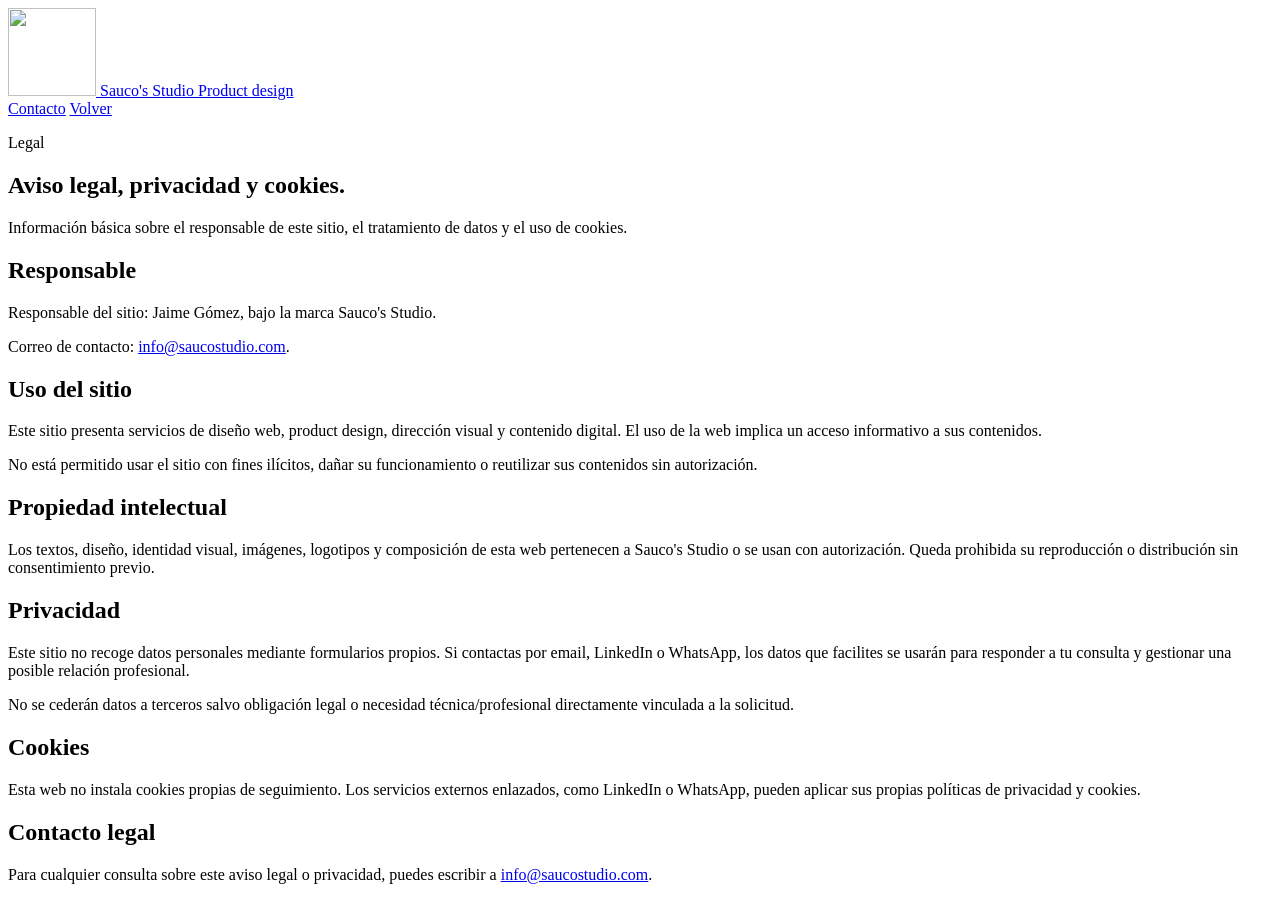
==== legal/index.html @ fe80f04a "Puesta en marcha" ====
<!DOCTYPE html>
<html lang="es">
<head>
	<meta charset="UTF-8">
	<meta name="viewport" content="width=device-width, initial-scale=1.0">
	<meta name="robots" content="index, follow">
	<meta name="description" content="Aviso legal, privacidad y cookies de Sauco's Studio.">
	<link rel="canonical" href="https://saucostudio.com/legal/">
	<title>Aviso legal y privacidad | Sauco's Studio</title>
	<link rel="icon" type="image/svg+xml" href="media/logos/favicon.svg">
	<link rel="icon" type="image/png" sizes="32x32" href="media/logos/favicon-32x32.png">
	<link rel="icon" type="image/png" sizes="16x16" href="media/logos/favicon-16x16.png">
	<link rel="apple-touch-icon" sizes="180x180" href="media/logos/apple-touch-icon.png">
	<link rel="manifest" href="media/logos/site.webmanifest">
	<link rel="preconnect" href="https://fonts.googleapis.com">
	<link rel="preconnect" href="https://fonts.gstatic.com" crossorigin>
	<link href="https://fonts.googleapis.com/css2?family=Cormorant+Garamond:wght@500;600;700&family=Manrope:wght@400;500;700;800&family=Space+Grotesk:wght@500;700&display=swap" rel="stylesheet">
	<link rel="stylesheet" href="styles.css">
</head>
<body>
	<div class="page-ambient" aria-hidden="true">
		<span class="ambient-grid"></span>
	</div>

	<div class="site-shell">
		<header class="site-header">
			<a class="brand" href="/" aria-label="Sauco's Studio, volver al inicio">
				<img class="brand-mark" src="media/logos/saucos-studio-logo.svg" alt="" width="88" height="88">
				<span class="brand-copy">
					<span class="brand-title">Sauco's Studio</span>
					<span class="brand-subtitle">Product design</span>
				</span>
			</a>
			<nav class="site-nav legal-nav" aria-label="Navegación legal">
				<a href="/contacto">Contacto</a>
				<a href="/">Volver</a>
			</nav>
		</header>

		<main>
			<section class="content-section legal-page">
				<div class="legal-hero">
					<p class="section-tag">Legal</p>
					<h1 class="kinetic-title">Aviso legal, privacidad y cookies.</h1>
					<p>Información básica sobre el responsable de este sitio, el tratamiento de datos y el uso de cookies.</p>
				</div>

				<div class="legal-content">
					<section>
						<h2>Responsable</h2>
						<p>Responsable del sitio: Jaime Gómez, bajo la marca Sauco's Studio.</p>
						<p>Correo de contacto: <a href="mailto:info@saucostudio.com">info@saucostudio.com</a>.</p>
					</section>

					<section>
						<h2>Uso del sitio</h2>
						<p>Este sitio presenta servicios de diseño web, product design, dirección visual y contenido digital. El uso de la web implica un acceso informativo a sus contenidos.</p>
						<p>No está permitido usar el sitio con fines ilícitos, dañar su funcionamiento o reutilizar sus contenidos sin autorización.</p>
					</section>

					<section>
						<h2>Propiedad intelectual</h2>
						<p>Los textos, diseño, identidad visual, imágenes, logotipos y composición de esta web pertenecen a Sauco's Studio o se usan con autorización. Queda prohibida su reproducción o distribución sin consentimiento previo.</p>
					</section>

					<section>
						<h2>Privacidad</h2>
						<p>Este sitio no recoge datos personales mediante formularios propios. Si contactas por email, LinkedIn o WhatsApp, los datos que facilites se usarán para responder a tu consulta y gestionar una posible relación profesional.</p>
						<p>No se cederán datos a terceros salvo obligación legal o necesidad técnica/profesional directamente vinculada a la solicitud.</p>
					</section>

					<section>
						<h2>Cookies</h2>
						<p>Esta web no instala cookies propias de seguimiento. Los servicios externos enlazados, como LinkedIn o WhatsApp, pueden aplicar sus propias políticas de privacidad y cookies.</p>
					</section>

					<section>
						<h2>Contacto legal</h2>
						<p>Para cualquier consulta sobre este aviso legal o privacidad, puedes escribir a <a href="mailto:info@saucostudio.com">info@saucostudio.com</a>.</p>
					</section>
				</div>
			</section>
		</main>
	</div>
</body>
</html>
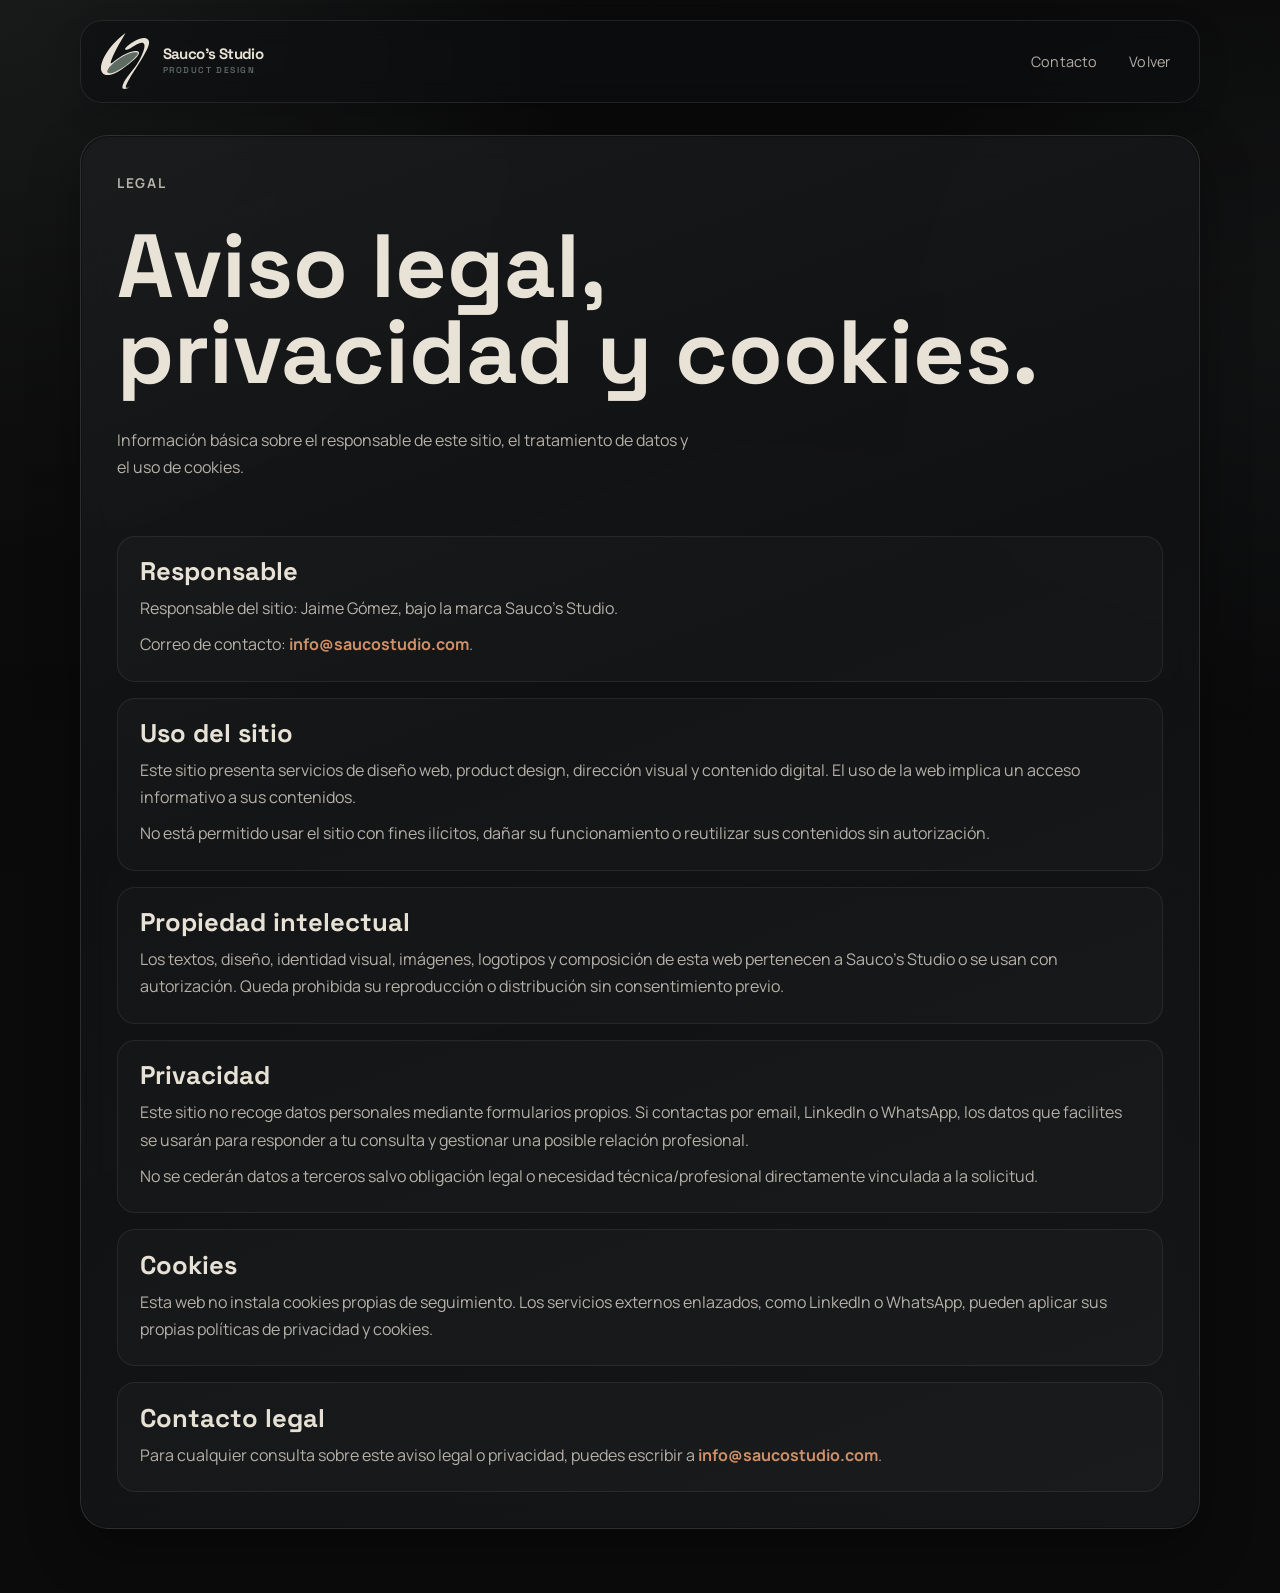
==== commit 32707549: "Arreglo del legal" ====
--- a/legal/index.html
+++ b/legal/index.html
@@ -7,15 +7,15 @@
 	<meta name="description" content="Aviso legal, privacidad y cookies de Sauco's Studio.">
 	<link rel="canonical" href="https://saucostudio.com/legal/">
 	<title>Aviso legal y privacidad | Sauco's Studio</title>
-	<link rel="icon" type="image/svg+xml" href="media/logos/favicon.svg">
-	<link rel="icon" type="image/png" sizes="32x32" href="media/logos/favicon-32x32.png">
-	<link rel="icon" type="image/png" sizes="16x16" href="media/logos/favicon-16x16.png">
-	<link rel="apple-touch-icon" sizes="180x180" href="media/logos/apple-touch-icon.png">
-	<link rel="manifest" href="media/logos/site.webmanifest">
+	<link rel="icon" type="image/svg+xml" href="../media/logos/favicon.svg">
+	<link rel="icon" type="image/png" sizes="32x32" href="../media/logos/favicon-32x32.png">
+	<link rel="icon" type="image/png" sizes="16x16" href="../media/logos/favicon-16x16.png">
+	<link rel="apple-touch-icon" sizes="180x180" href="../media/logos/apple-touch-icon.png">
+	<link rel="manifest" href="../media/logos/site.webmanifest">
 	<link rel="preconnect" href="https://fonts.googleapis.com">
 	<link rel="preconnect" href="https://fonts.gstatic.com" crossorigin>
 	<link href="https://fonts.googleapis.com/css2?family=Cormorant+Garamond:wght@500;600;700&family=Manrope:wght@400;500;700;800&family=Space+Grotesk:wght@500;700&display=swap" rel="stylesheet">
-	<link rel="stylesheet" href="styles.css">
+	<link rel="stylesheet" href="../styles.css">
 </head>
 <body>
 	<div class="page-ambient" aria-hidden="true">
@@ -24,16 +24,16 @@
 
 	<div class="site-shell">
 		<header class="site-header">
-			<a class="brand" href="/" aria-label="Sauco's Studio, volver al inicio">
-				<img class="brand-mark" src="media/logos/saucos-studio-logo.svg" alt="" width="88" height="88">
+			<a class="brand" href="../" aria-label="Sauco's Studio, volver al inicio">
+				<img class="brand-mark" src="../media/logos/saucos-studio-logo.svg" alt="" width="88" height="88">
 				<span class="brand-copy">
 					<span class="brand-title">Sauco's Studio</span>
 					<span class="brand-subtitle">Product design</span>
 				</span>
 			</a>
 			<nav class="site-nav legal-nav" aria-label="Navegación legal">
-				<a href="/contacto">Contacto</a>
-				<a href="/">Volver</a>
+				<a href="../#contacto">Contacto</a>
+				<a href="../">Volver</a>
 			</nav>
 		</header>
 
--- a/styles.css
+++ b/styles.css
@@ -0,0 +1,3065 @@
+/* =========================
+   Tokens globales
+   ========================= */
+:root {
+  --bg: #0b0b0c;
+  --surface: rgba(18, 19, 20, 0.82);
+  --surface-strong: #121314;
+  --surface-soft: rgba(24, 26, 27, 0.72);
+  --text: #e8e2d6;
+  --muted: rgba(232, 226, 214, 0.76);
+  --line: rgba(232, 226, 214, 0.14);
+  --accent: #5e6b63;
+  --accent-strong: #738279;
+  --accent-warm: #cf8f67;
+  --accent-cool: #9cb6bf;
+  --accent-rose: #b87f93;
+  --accent-glow: rgba(151, 173, 161, 0.22);
+  --shadow: 0 20px 50px rgba(0, 0, 0, 0.34);
+  --shadow-strong: 0 28px 80px rgba(0, 0, 0, 0.42);
+  --radius-lg: 28px;
+  --radius-md: 18px;
+  --max-width: 1120px;
+}
+
+/* =========================
+   Base del documento
+   ========================= */
+* {
+  box-sizing: border-box;
+}
+
+html {
+  scroll-behavior: smooth;
+  cursor: default;
+}
+
+body {
+  position: relative;
+  margin: 0;
+  font-family: "Manrope", sans-serif;
+  color: var(--text);
+  background:
+    radial-gradient(circle at top left, rgba(94, 107, 99, 0.18), transparent 28%),
+    radial-gradient(circle at right 20%, rgba(94, 107, 99, 0.1), transparent 22%),
+    var(--bg);
+  overflow-x: hidden;
+}
+
+body::before {
+  content: "";
+  position: fixed;
+  inset: 0;
+  background: linear-gradient(180deg, rgba(11, 11, 12, 0.08), rgba(11, 11, 12, 0.34));
+  pointer-events: none;
+  z-index: 0;
+}
+
+a {
+  color: inherit;
+  text-decoration: none;
+}
+
+a,
+button,
+.depth-card,
+.hero-highlights span,
+.skill-list span {
+  cursor: inherit;
+}
+
+button {
+  font: inherit;
+}
+
+.site-shell {
+  position: relative;
+  z-index: 1;
+  width: min(calc(100% - 2rem), var(--max-width));
+  margin: 0 auto;
+  padding: 1.25rem 0 4rem;
+}
+
+/* =========================
+   Ambiente y cursor
+   ========================= */
+.page-ambient {
+  position: fixed;
+  inset: 0;
+  pointer-events: none;
+  z-index: 0;
+  overflow: hidden;
+}
+
+.ambient-orb,
+.ambient-grid,
+.ambient-streak {
+  position: absolute;
+}
+
+.ambient-orb {
+  border-radius: 50%;
+  filter: blur(12px);
+  opacity: 0.75;
+  animation: ambientFloat 16s ease-in-out infinite;
+}
+
+.ambient-orb-left {
+  top: -10rem;
+  left: -8rem;
+  width: 28rem;
+  height: 28rem;
+  background: radial-gradient(circle, rgba(115, 130, 121, 0.26), rgba(115, 130, 121, 0));
+}
+
+.ambient-orb-right {
+  right: -10rem;
+  top: 18rem;
+  width: 32rem;
+  height: 32rem;
+  background: radial-gradient(circle, rgba(94, 107, 99, 0.24), rgba(94, 107, 99, 0));
+  animation-delay: -6s;
+}
+
+.ambient-grid {
+  inset: 0;
+  background-image:
+    linear-gradient(rgba(232, 226, 214, 0.04) 1px, transparent 1px),
+    linear-gradient(90deg, rgba(232, 226, 214, 0.04) 1px, transparent 1px);
+  background-size: 72px 72px;
+  mask-image: radial-gradient(circle at center, black 22%, transparent 78%);
+  opacity: 0.26;
+}
+
+.ambient-streak {
+  height: 1px;
+  background: linear-gradient(90deg, transparent, rgba(232, 226, 214, 0.4), transparent);
+  opacity: 0.4;
+  filter: blur(0.4px);
+  animation: streakDrift 18s linear infinite;
+}
+
+.ambient-streak-one {
+  top: 18%;
+  left: -10%;
+  width: 38%;
+}
+
+.ambient-streak-two {
+  right: -12%;
+  bottom: 20%;
+  width: 42%;
+  animation-delay: -9s;
+}
+
+.custom-cursor {
+  position: fixed;
+  top: 0;
+  left: 0;
+  pointer-events: none;
+  opacity: 0;
+  z-index: 40;
+  transition: opacity 0.25s ease, transform 0.18s ease, width 0.2s ease, height 0.2s ease, border-color 0.2s ease, background 0.2s ease;
+}
+
+.custom-cursor-ring {
+  width: 34px;
+  height: 34px;
+  margin-left: -17px;
+  margin-top: -17px;
+  border: 1px solid rgba(232, 226, 214, 0.45);
+  border-radius: 50%;
+  background: rgba(255, 255, 255, 0.02);
+  backdrop-filter: blur(6px);
+}
+
+.custom-cursor-dot {
+  width: 8px;
+  height: 8px;
+  margin-left: -4px;
+  margin-top: -4px;
+  border-radius: 50%;
+  background: linear-gradient(180deg, var(--accent-cool), var(--accent-warm));
+  box-shadow: 0 0 18px rgba(207, 143, 103, 0.4);
+}
+
+body.cursor-active .custom-cursor {
+  opacity: 1;
+}
+
+body.cursor-hover .custom-cursor-ring {
+  width: 52px;
+  height: 52px;
+  margin-left: -26px;
+  margin-top: -26px;
+  border-color: rgba(207, 143, 103, 0.55);
+  background: rgba(207, 143, 103, 0.08);
+}
+
+body.cursor-hover .custom-cursor-dot {
+  transform: scale(0.7);
+}
+
+/* =========================
+   Header, marca y navegacion
+   ========================= */
+.site-header {
+  position: sticky;
+  top: 0.8rem;
+  z-index: 10;
+  display: flex;
+  align-items: center;
+  justify-content: space-between;
+  gap: 1rem;
+  padding: 0.78rem 1rem;
+  backdrop-filter: blur(12px);
+  background: rgba(14, 15, 16, 0.56);
+  border: 1px solid rgba(232, 226, 214, 0.1);
+  border-radius: 22px;
+  box-shadow: 0 10px 28px rgba(0, 0, 0, 0.16);
+  transition: transform 0.35s ease, border-color 0.35s ease, background 0.35s ease;
+}
+
+.brand,
+h1,
+h2,
+h3 {
+  font-family: "Space Grotesk", sans-serif;
+}
+
+.kinetic-title {
+  max-width: 16ch;
+}
+
+.title-accent {
+  position: relative;
+  display: inline-block;
+  padding-right: 0.03em;
+  white-space: normal;
+}
+
+.title-accent::after {
+  content: "";
+  position: absolute;
+  left: 0.04em;
+  right: 0.04em;
+  bottom: 0.06em;
+  height: 0.18em;
+  border-radius: 999px;
+  background: linear-gradient(90deg, rgba(255, 255, 255, 0), currentColor 35%, rgba(255, 255, 255, 0));
+  opacity: 0.2;
+  transform: scaleX(0.86);
+  transform-origin: left center;
+}
+
+.title-accent-gradient {
+  color: transparent;
+  background: linear-gradient(120deg, #f0b18b 0%, #c2d2d7 45%, #dcb4c2 100%);
+  -webkit-background-clip: text;
+  background-clip: text;
+}
+
+.title-accent-serif {
+  font-family: "Cormorant Garamond", serif;
+  font-weight: 600;
+  color: #f1d7c5;
+  letter-spacing: 0.01em;
+  transform: translateY(0.03em);
+}
+
+.title-accent-highlight {
+  color: var(--accent-cool);
+  text-shadow: 0 0 24px rgba(156, 182, 191, 0.16);
+}
+
+.title-accent-gradient,
+.title-accent-highlight,
+.title-accent-serif {
+  animation: titlePulse 7s ease-in-out infinite;
+}
+
+.title-accent-serif {
+  animation-duration: 9s;
+}
+
+.brand {
+  display: inline-flex;
+  align-items: center;
+  gap: 0.6rem;
+  min-width: 0;
+}
+
+.brand-mark {
+  width: 56px;
+  height: 56px;
+  flex: 0 0 auto;
+  object-fit: contain;
+}
+
+.brand-copy {
+  display: flex;
+  flex-direction: column;
+  min-width: 0;
+  gap: 0.12rem;
+}
+
+.brand-title {
+  font-size: 0.94rem;
+  font-weight: 700;
+  letter-spacing: -0.04em;
+  line-height: 0.95;
+}
+
+.brand-subtitle {
+  margin-top: 0;
+  font-size: 0.54rem;
+  font-weight: 600;
+  letter-spacing: 0.18em;
+  text-transform: uppercase;
+  color: var(--accent);
+}
+
+.site-nav {
+  display: flex;
+  align-items: center;
+  gap: 0.4rem;
+}
+
+.site-nav a {
+  position: relative;
+  padding: 0.55rem 0.8rem;
+  border-radius: 999px;
+  color: var(--muted);
+  font-size: 0.9rem;
+  letter-spacing: 0.01em;
+  transition: color 0.25s ease, background 0.25s ease;
+}
+
+.site-nav a::after {
+  content: "";
+  position: absolute;
+  left: 0;
+  bottom: -0.35rem;
+  width: 100%;
+  height: 1px;
+  background: linear-gradient(90deg, transparent, var(--accent-strong), transparent);
+  transform: scaleX(0.2);
+  transform-origin: center;
+  opacity: 0;
+  transition: transform 0.25s ease, opacity 0.25s ease;
+}
+
+.site-nav a:hover,
+.site-nav a:focus-visible,
+.contact-card a:hover,
+.contact-card a:focus-visible,
+.button:hover,
+.button:focus-visible {
+  color: var(--accent-strong);
+}
+
+.site-nav a:hover,
+.site-nav a:focus-visible {
+  background: rgba(255, 255, 255, 0.04);
+}
+
+.site-nav a:hover::after,
+.site-nav a:focus-visible::after {
+  opacity: 1;
+  transform: scaleX(1);
+}
+
+.menu-toggle {
+  display: none;
+  width: 44px;
+  height: 44px;
+  border: 1px solid rgba(232, 226, 214, 0.1);
+  border-radius: 50%;
+  background: rgba(18, 19, 20, 0.62);
+}
+
+.menu-toggle span {
+  display: block;
+  width: 18px;
+  height: 2px;
+  margin: 5px auto;
+  background: var(--text);
+}
+
+.hero,
+.content-section {
+  margin-top: 2rem;
+}
+
+.hero {
+  position: relative;
+  overflow: hidden;
+  isolation: isolate;
+  padding: clamp(1.4rem, 3vw, 2.25rem);
+  display: grid;
+  grid-template-columns: minmax(0, 1.75fr) minmax(300px, 0.82fr);
+  gap: 0;
+  align-items: stretch;
+  min-height: calc(100vh - 8rem);
+  border: 1px solid var(--line);
+  border-radius: calc(var(--radius-lg) + 0.65rem);
+  background:
+    radial-gradient(circle at 14% 18%, rgba(156, 182, 191, 0.18), transparent 26%),
+    radial-gradient(circle at 86% 16%, rgba(207, 143, 103, 0.15), transparent 23%),
+    linear-gradient(135deg, rgba(24, 26, 27, 0.96), rgba(11, 12, 13, 0.98));
+  box-shadow: var(--shadow);
+}
+
+.hero::before {
+  content: "SAUCO";
+  position: absolute;
+  right: -0.06em;
+  bottom: -0.14em;
+  font-family: "Space Grotesk", sans-serif;
+  font-size: clamp(6rem, 16vw, 13rem);
+  font-weight: 700;
+  letter-spacing: -0.08em;
+  color: rgba(232, 226, 214, 0.045);
+  line-height: 0.8;
+  pointer-events: none;
+}
+
+.hero::after {
+  content: "";
+  position: absolute;
+  inset: 0;
+  background-image:
+    linear-gradient(rgba(232, 226, 214, 0.028) 1px, transparent 1px),
+    linear-gradient(90deg, rgba(232, 226, 214, 0.028) 1px, transparent 1px);
+  background-size: 88px 88px;
+  mask-image: radial-gradient(circle at center, black 42%, transparent 90%);
+  opacity: 0.4;
+  pointer-events: none;
+}
+
+.hero-copy,
+.hero-card,
+.project-card,
+.contact-card,
+.split-section,
+.content-section {
+  position: relative;
+  overflow: hidden;
+  border: 1px solid var(--line);
+  border-radius: var(--radius-lg);
+  background: var(--surface);
+  backdrop-filter: blur(14px);
+  box-shadow: var(--shadow);
+}
+
+.hero-copy,
+.hero-card {
+  z-index: 1;
+  border: 0;
+  border-radius: 0;
+  background: transparent;
+  backdrop-filter: none;
+  box-shadow: none;
+}
+
+.hero-copy::before,
+.hero-card::before,
+.project-card::before,
+.contact-card::before,
+.split-section::before,
+.content-section::before {
+  content: "";
+  position: absolute;
+  inset: 1px;
+  border-radius: inherit;
+  background: linear-gradient(160deg, rgba(255, 255, 255, 0.04), transparent 42%, rgba(151, 173, 161, 0.04));
+  pointer-events: none;
+}
+
+.hero-copy::before,
+.hero-card::before {
+  display: none;
+}
+
+.hero-copy {
+  padding: clamp(2rem, 5vw, 4.25rem) clamp(1.1rem, 3vw, 2.2rem) clamp(2rem, 4vw, 3rem) 0;
+  display: grid;
+  gap: 1.3rem;
+  align-content: center;
+}
+
+.hero-copy::after {
+  content: "";
+  position: absolute;
+  left: -4rem;
+  bottom: -5rem;
+  width: 14rem;
+  height: 14rem;
+  border-radius: 50%;
+  background: radial-gradient(circle, rgba(151, 173, 161, 0.16), transparent 70%);
+  filter: blur(16px);
+  animation: pulseGlow 8s ease-in-out infinite;
+}
+
+.hero-copy-topline {
+  display: flex;
+  flex-wrap: wrap;
+  align-items: flex-start;
+  justify-content: space-between;
+  gap: 0.9rem 1.25rem;
+}
+
+.hero-stamp {
+  margin: 0;
+  max-width: 26ch;
+  color: var(--muted);
+  font-size: 0.74rem;
+  font-weight: 700;
+  letter-spacing: 0.18em;
+  line-height: 1.5;
+  text-transform: uppercase;
+  text-align: right;
+}
+
+.eyebrow,
+.section-tag,
+.project-index,
+.hero-card-label {
+  margin: 0 0 0.75rem;
+  font-size: 0.85rem;
+  font-weight: 700;
+  text-transform: uppercase;
+  letter-spacing: 0.12em;
+  color: var(--accent);
+}
+
+h1 {
+  margin: 0;
+  font-size: clamp(2.8rem, 7vw, 6rem);
+  line-height: 0.96;
+}
+
+h2 {
+  margin: 0;
+  font-size: clamp(2rem, 5vw, 3.2rem);
+  line-height: 1;
+}
+
+.hero-text,
+.content-section p,
+.project-card p {
+  color: var(--muted);
+  line-height: 1.7;
+}
+
+.hero-text {
+  max-width: 46ch;
+  margin: 0;
+  font-size: 1.08rem;
+  color: rgba(232, 226, 214, 0.82);
+}
+
+.hero-highlights {
+  display: flex;
+  flex-wrap: wrap;
+  gap: 0.75rem;
+  margin-top: 1.5rem;
+}
+
+.hero-highlights span {
+  display: inline-flex;
+  align-items: center;
+  gap: 0.5rem;
+  min-height: 40px;
+  padding: 0.45rem 0.9rem;
+  border-radius: 999px;
+  border: 1px solid rgba(232, 226, 214, 0.08);
+  background: rgba(255, 255, 255, 0.03);
+  color: var(--text);
+  box-shadow: inset 0 1px 0 rgba(255, 255, 255, 0.06);
+  transform: translateY(0);
+  transition: transform 0.3s ease, border-color 0.3s ease, background 0.3s ease;
+}
+
+.hero-highlights span::before {
+  content: "";
+  width: 0.45rem;
+  height: 0.45rem;
+  border-radius: 50%;
+  background: linear-gradient(180deg, #cfd7d1, var(--accent));
+  box-shadow: 0 0 18px rgba(151, 173, 161, 0.45);
+}
+
+.hero-highlights span:hover,
+.hero-highlights span:focus-visible {
+  transform: translateY(-4px);
+  border-color: rgba(207, 143, 103, 0.26);
+  background: rgba(207, 143, 103, 0.08);
+}
+
+.hero-actions {
+  display: flex;
+  flex-wrap: wrap;
+  gap: 1rem;
+  margin-top: 2rem;
+}
+
+.button {
+  display: inline-flex;
+  align-items: center;
+  justify-content: center;
+  min-height: 52px;
+  padding: 0 1.4rem;
+  border-radius: 999px;
+  font-weight: 700;
+  transition: transform 0.25s ease, box-shadow 0.25s ease, border-color 0.25s ease, background 0.25s ease;
+}
+
+.button-primary {
+  background: var(--accent);
+  color: var(--text);
+  box-shadow: 0 14px 35px rgba(94, 107, 99, 0.24);
+}
+
+.button-secondary {
+  border: 1px solid var(--line);
+  background: rgba(255, 255, 255, 0.02);
+}
+
+.button:hover,
+.button:focus-visible {
+  transform: translateY(-3px);
+  box-shadow: 0 18px 40px rgba(0, 0, 0, 0.26);
+}
+
+.hero-card {
+  margin-left: clamp(1rem, 2vw, 2rem);
+  padding: clamp(1.4rem, 3vw, 2rem) 0 clamp(1.4rem, 3vw, 2rem) clamp(1.4rem, 2.5vw, 2rem);
+  display: flex;
+  flex-direction: column;
+  justify-content: space-between;
+  border-left: 1px solid rgba(232, 226, 214, 0.08);
+  background:
+    linear-gradient(180deg, rgba(255, 255, 255, 0.03), rgba(255, 255, 255, 0.01)),
+    linear-gradient(135deg, rgba(94, 107, 99, 0.14), rgba(94, 107, 99, 0.03));
+  isolation: isolate;
+}
+
+.hero-card-glow {
+  position: absolute;
+  top: -4rem;
+  right: -3rem;
+  width: 10rem;
+  height: 10rem;
+  border-radius: 50%;
+  background: radial-gradient(circle, var(--accent-glow), transparent 68%);
+  filter: blur(8px);
+  z-index: -1;
+}
+
+.hero-card ul li::marker {
+  color: var(--accent-warm);
+}
+
+.hero-card-lead {
+  margin: 0 0 1.4rem;
+  max-width: 12ch;
+  font-family: "Cormorant Garamond", serif;
+  font-size: clamp(1.7rem, 2.8vw, 2.3rem);
+  line-height: 0.98;
+  color: var(--text);
+}
+
+.hero-card-metric {
+  display: grid;
+  gap: 0.2rem;
+  margin-bottom: 1.5rem;
+}
+
+.hero-card-value {
+  font-family: "Space Grotesk", sans-serif;
+  font-size: clamp(2.8rem, 8vw, 4.6rem);
+  line-height: 0.9;
+  letter-spacing: -0.08em;
+}
+
+.hero-card-caption {
+  max-width: 18ch;
+  color: var(--muted);
+  text-transform: uppercase;
+  letter-spacing: 0.12em;
+  font-size: 0.72rem;
+}
+
+.hero-card ul {
+  margin: 0;
+  padding-left: 1.1rem;
+  display: grid;
+  gap: 0.8rem;
+}
+
+.hero-card-footer {
+  display: flex;
+  flex-wrap: wrap;
+  gap: 0.6rem;
+  margin-top: 1.5rem;
+}
+
+.hero-card-footer span {
+  padding: 0.45rem 0.7rem;
+  border: 1px solid rgba(232, 226, 214, 0.1);
+  border-radius: 999px;
+  background: rgba(255, 255, 255, 0.04);
+  font-size: 0.78rem;
+  color: var(--muted);
+}
+
+/* =========================
+   Secciones editoriales y proyectos
+   ========================= */
+.content-section {
+  padding: clamp(1.5rem, 3vw, 2.25rem);
+}
+
+.split-section {
+  display: grid;
+  grid-template-columns: minmax(0, 1fr) minmax(0, 1.2fr);
+  gap: 2rem;
+}
+
+.about-heading {
+  position: relative;
+  overflow: hidden;
+  min-height: clamp(22rem, 38vw, 31rem);
+  padding: clamp(1.25rem, 3vw, 2rem);
+  border-radius: 26px;
+  border: 1px solid rgba(232, 226, 214, 0.1);
+  background:
+    linear-gradient(180deg, rgba(11, 11, 12, 0.22), rgba(11, 11, 12, 0.58) 54%, rgba(11, 11, 12, 0.88)),
+    radial-gradient(circle at 16% 18%, rgba(207, 143, 103, 0.22), transparent 34%),
+    url("media/yo.JPG") center / cover;
+  display: flex;
+  flex-direction: column;
+  justify-content: center;
+  padding-bottom: clamp(2rem, 5vw, 4rem);
+  box-shadow: 0 22px 54px rgba(0, 0, 0, 0.24);
+}
+
+.about-heading::after {
+  content: "";
+  position: absolute;
+  inset: 0;
+  background: linear-gradient(120deg, rgba(11, 11, 12, 0.34), transparent 48%, rgba(11, 11, 12, 0.22));
+  pointer-events: none;
+}
+
+.about-heading .section-tag,
+.about-heading .kinetic-title {
+  position: relative;
+  z-index: 1;
+}
+
+.section-heading {
+  display: flex;
+  align-items: end;
+  justify-content: space-between;
+  gap: 1rem;
+  margin-bottom: 1.5rem;
+}
+
+.project-grid {
+  display: flex;
+  flex-direction: column;
+  gap: 1.5rem;
+}
+
+.project-card {
+  padding: clamp(1.2rem, 2vw, 1.7rem);
+  display: grid;
+  grid-template-columns: minmax(0, 1fr);
+  gap: 1.35rem;
+  align-items: stretch;
+  min-height: auto;
+  transition: transform 0.35s ease, box-shadow 0.35s ease, border-color 0.35s ease, background 0.35s ease;
+}
+
+.project-card-story {
+  display: flex;
+  flex-direction: column;
+  gap: 1rem;
+}
+
+.project-card-topline,
+.project-card-meta {
+  display: flex;
+  align-items: center;
+  justify-content: space-between;
+  gap: 0.8rem;
+}
+
+.project-card-heading {
+  display: flex;
+  flex-direction: column;
+  gap: 0.75rem;
+}
+
+.project-card-kicker,
+.project-card-label {
+  margin: 0 0 0.45rem;
+  font-size: 0.72rem;
+  font-weight: 700;
+  letter-spacing: 0.16em;
+  text-transform: uppercase;
+  color: var(--muted);
+}
+
+.project-card-status {
+  display: inline-flex;
+  align-items: center;
+  width: fit-content;
+  min-height: 40px;
+  padding: 0.45rem 0.9rem;
+  border-radius: 999px;
+  border: 1px solid rgba(232, 226, 214, 0.12);
+  background: rgba(255, 255, 255, 0.04);
+  color: var(--text-soft);
+  font-size: 0.82rem;
+}
+
+.project-card-note,
+.project-card-meta strong {
+  font-size: 0.72rem;
+  text-transform: uppercase;
+  letter-spacing: 0.16em;
+}
+
+.project-card-note {
+  color: var(--muted);
+}
+
+.project-card-intro {
+  margin: 0;
+  max-width: 58ch;
+  font-size: 1rem;
+}
+
+.project-image-popups {
+  position: relative;
+  display: grid;
+  grid-template-columns: 1fr 0.88fr 0.72fr;
+  align-items: end;
+  gap: clamp(0.45rem, 1.2vw, 0.85rem);
+  width: min(100%, 34rem);
+  min-height: 8.6rem;
+  margin: 0.1rem 0 0.2rem;
+  padding: 0.25rem 0.25rem 0.65rem;
+  isolation: isolate;
+}
+
+.project-image-popups::before {
+  content: "";
+  position: absolute;
+  inset: auto 8% 0 4%;
+  height: 44%;
+  border-radius: 999px;
+  background: radial-gradient(circle, rgba(151, 173, 161, 0.2), transparent 68%);
+  filter: blur(18px);
+  opacity: 0.7;
+  z-index: -1;
+}
+
+.project-image-popup {
+  position: relative;
+  margin: 0;
+  overflow: hidden;
+  border: 1px solid rgba(232, 226, 214, 0.12);
+  border-radius: 18px;
+  background: rgba(18, 19, 20, 0.74);
+  box-shadow: 0 18px 42px rgba(0, 0, 0, 0.28);
+  transform: translateY(0) rotate(var(--popup-rotate, 0deg));
+  animation: subtlePopup 9s ease-in-out infinite;
+}
+
+.project-image-popup::after {
+  content: "";
+  position: absolute;
+  inset: 0;
+  background: linear-gradient(180deg, rgba(255, 255, 255, 0.08), rgba(11, 11, 12, 0.18));
+  pointer-events: none;
+}
+
+.project-image-popup img {
+  display: block;
+  width: 100%;
+  height: 100%;
+  min-height: 100%;
+  object-fit: cover;
+  object-position: center top;
+  filter: saturate(1.04) contrast(1.03);
+}
+
+.project-image-popup-main {
+  --popup-rotate: -1.4deg;
+  aspect-ratio: 16 / 10;
+  z-index: 3;
+}
+
+.project-image-popup-secondary {
+  --popup-rotate: 1.6deg;
+  aspect-ratio: 4 / 3;
+  margin-left: -1.35rem;
+  animation-delay: -3s;
+  z-index: 2;
+}
+
+.project-image-popup-tertiary {
+  --popup-rotate: -2.2deg;
+  aspect-ratio: 3 / 4;
+  max-height: 8.6rem;
+  margin-left: -1.25rem;
+  animation-delay: -6s;
+  z-index: 1;
+}
+
+.project-card:hover .project-image-popup,
+.project-card:focus-within .project-image-popup {
+  animation-play-state: paused;
+}
+
+.project-card-columns {
+  display: grid;
+  grid-template-columns: repeat(2, minmax(0, 1fr));
+  gap: 0.85rem;
+}
+
+.project-card-block {
+  padding: 1rem;
+  border-radius: 22px;
+  border: 1px solid rgba(232, 226, 214, 0.08);
+  background: rgba(255, 255, 255, 0.025);
+}
+
+.project-card-list {
+  margin: 0;
+  padding-left: 1.1rem;
+  display: grid;
+  gap: 0.55rem;
+  color: var(--muted);
+}
+
+.project-card-list li::marker {
+  color: var(--accent);
+}
+
+.project-card-gallery {
+  display: grid;
+  grid-template-columns: minmax(0, 1.2fr) minmax(13rem, 0.8fr);
+  gap: 0.9rem;
+}
+
+/* =========================
+   Galerias de proyectos
+   ========================= */
+.project-gallery-slider {
+  display: grid;
+  gap: 0.8rem;
+}
+
+.project-gallery-stage {
+  width: 100%;
+  padding: 0;
+  text-align: left;
+  cursor: pointer;
+  touch-action: pan-y;
+}
+
+.project-gallery-stage .project-card-shot {
+  pointer-events: none;
+}
+
+.project-gallery-expand {
+  position: absolute;
+  top: 1rem;
+  right: 1rem;
+  z-index: 2;
+  display: inline-flex;
+  align-items: center;
+  gap: 0.4rem;
+  min-height: 38px;
+  padding: 0.35rem 0.75rem;
+  border-radius: 999px;
+  border: 1px solid rgba(232, 226, 214, 0.12);
+  background: rgba(11, 11, 12, 0.44);
+  color: var(--text);
+  font-size: 0.78rem;
+  letter-spacing: 0.08em;
+  text-transform: uppercase;
+}
+
+.project-gallery-toolbar {
+  display: flex;
+  align-items: center;
+  justify-content: space-between;
+  gap: 0.85rem;
+}
+
+.project-gallery-nav {
+  display: flex;
+  gap: 0.65rem;
+}
+
+.project-gallery-arrow,
+.project-lightbox-arrow,
+.project-lightbox-close {
+  display: inline-flex;
+  align-items: center;
+  justify-content: center;
+  min-height: 42px;
+  padding: 0.5rem 0.95rem;
+  border-radius: 999px;
+  border: 1px solid rgba(232, 226, 214, 0.12);
+  background: rgba(255, 255, 255, 0.03);
+  color: var(--text);
+  font: inherit;
+  cursor: pointer;
+  transition: transform 0.25s ease, border-color 0.25s ease, background 0.25s ease;
+}
+
+.project-gallery-arrow:hover,
+.project-gallery-arrow:focus-visible,
+.project-lightbox-arrow:hover,
+.project-lightbox-arrow:focus-visible,
+.project-lightbox-close:hover,
+.project-lightbox-close:focus-visible,
+.project-gallery-thumb:hover,
+.project-gallery-thumb:focus-visible,
+.project-gallery-stage:hover,
+.project-gallery-stage:focus-visible {
+  border-color: rgba(151, 173, 161, 0.32);
+  background: rgba(255, 255, 255, 0.06);
+}
+
+.project-gallery-counter,
+.project-lightbox-kicker {
+  margin: 0;
+  font-size: 0.75rem;
+  text-transform: uppercase;
+  letter-spacing: 0.16em;
+  color: var(--muted);
+}
+
+.project-gallery-track {
+  display: grid;
+  grid-template-columns: repeat(3, minmax(0, 1fr));
+  gap: 0.75rem;
+}
+
+.project-gallery-thumb {
+  display: grid;
+  gap: 0.6rem;
+  padding: 0.55rem;
+  border-radius: 20px;
+  border: 1px solid rgba(232, 226, 214, 0.08);
+  background: rgba(255, 255, 255, 0.025);
+  text-align: left;
+  cursor: pointer;
+  transition: transform 0.25s ease, border-color 0.25s ease, background 0.25s ease;
+}
+
+.project-gallery-thumb.is-active {
+  border-color: rgba(207, 143, 103, 0.34);
+  background: rgba(207, 143, 103, 0.08);
+}
+
+.project-gallery-thumb-image {
+  width: 100%;
+  aspect-ratio: 0.72 / 1;
+  object-fit: cover;
+  object-position: center top;
+  border-radius: 14px;
+}
+
+.project-gallery-thumb-copy {
+  display: grid;
+  gap: 0.2rem;
+}
+
+.project-gallery-thumb-copy strong,
+.project-gallery-thumb-copy span {
+  display: block;
+}
+
+.project-gallery-thumb-copy strong {
+  color: var(--text);
+  font-size: 0.84rem;
+}
+
+.project-gallery-thumb-copy span {
+  color: var(--muted);
+  font-size: 0.74rem;
+}
+
+.project-card-gallery-rail {
+  display: grid;
+  grid-template-rows: repeat(2, minmax(0, 1fr));
+  gap: 0.9rem;
+}
+
+.project-card-visual {
+  position: relative;
+  min-height: 11rem;
+  margin: 0;
+  border-radius: 26px;
+  border: 1px solid rgba(232, 226, 214, 0.08);
+  overflow: hidden;
+  background: rgba(255, 255, 255, 0.03);
+}
+
+.project-card-visual-main {
+  min-height: 31rem;
+}
+
+.project-card-visual-detail {
+  min-height: 15rem;
+}
+
+.project-card-shot {
+  width: 100%;
+  height: 100%;
+  min-height: 100%;
+  display: block;
+  object-fit: cover;
+  object-position: center top;
+  transform: scale(1.02);
+  transition: transform 0.45s ease, filter 0.45s ease;
+  filter: saturate(1.03) contrast(1.03);
+}
+
+.project-card-visual::after {
+  content: "";
+  position: absolute;
+  inset: 0;
+  background: linear-gradient(180deg, rgba(12, 13, 14, 0.03), rgba(12, 13, 14, 0.14) 54%, rgba(12, 13, 14, 0.72));
+  pointer-events: none;
+}
+
+.project-card-caption {
+  position: absolute;
+  inset: auto 0 0 0;
+  z-index: 1;
+  display: grid;
+  gap: 0.3rem;
+  padding: 1rem;
+/* =========================
+   Variantes visuales y enlaces
+   ========================= */
+}
+
+.project-card-caption strong,
+.project-card-caption span {
+  display: block;
+}
+
+.project-card-caption strong {
+  color: var(--text);
+  font-size: 0.94rem;
+}
+
+.project-card-caption span {
+  color: rgba(232, 226, 214, 0.8);
+  font-size: 0.84rem;
+  line-height: 1.5;
+}
+
+.project-card-actions {
+  display: flex;
+  flex-wrap: wrap;
+  gap: 0.85rem 1.2rem;
+  align-items: center;
+}
+
+.project-card-actions .project-link {
+  margin-top: 0;
+}
+
+.project-card-spotlight .project-card-visual {
+  background: linear-gradient(135deg, rgba(24, 26, 27, 0.95), rgba(18, 19, 20, 0.85));
+}
+
+.project-card-orbit {
+  position: absolute;
+  top: 1.2rem;
+  right: 1.5rem;
+  width: 6.8rem;
+  height: 6.8rem;
+  border: 1px solid rgba(232, 226, 214, 0.16);
+  border-radius: 50%;
+  box-shadow: inset 0 0 0 1px rgba(255, 255, 255, 0.03);
+}
+
+.project-card-orbit::after {
+  content: "";
+  position: absolute;
+  top: 50%;
+  left: 50%;
+  width: 0.85rem;
+  height: 0.85rem;
+  border-radius: 50%;
+  background: var(--accent-warm);
+  transform: translate(-50%, -50%);
+  box-shadow: 0 0 18px rgba(207, 143, 103, 0.36);
+}
+
+.project-card-beam {
+  position: absolute;
+  left: 1.2rem;
+  top: 1.5rem;
+  width: 46%;
+  height: 1px;
+  background: linear-gradient(90deg, rgba(156, 182, 191, 0), rgba(156, 182, 191, 0.82), rgba(156, 182, 191, 0));
+  transform: rotate(-12deg);
+}
+
+.project-card-brand .project-card-visual {
+  background: linear-gradient(135deg, rgba(207, 143, 103, 0.12), rgba(184, 127, 147, 0.12) 54%, rgba(156, 182, 191, 0.1));
+}
+
+.project-card-panel {
+  position: absolute;
+  inset: 1.1rem 4rem 1.5rem 1.1rem;
+  border-radius: 18px;
+  background: linear-gradient(180deg, rgba(255, 255, 255, 0.14), rgba(255, 255, 255, 0.03));
+  border: 1px solid rgba(232, 226, 214, 0.12);
+  box-shadow: 0 18px 35px rgba(0, 0, 0, 0.16);
+}
+
+.project-card-panel-secondary {
+  inset: 2.4rem 1.3rem 2.3rem 8rem;
+  background: linear-gradient(180deg, rgba(11, 11, 12, 0.14), rgba(255, 255, 255, 0.08));
+}
+
+.project-card-lab .project-card-visual {
+  background:
+    radial-gradient(circle at 80% 28%, rgba(184, 127, 147, 0.22), transparent 22%),
+    linear-gradient(180deg, rgba(18, 19, 20, 0.88), rgba(24, 26, 27, 0.95));
+}
+
+.project-card-dashboard .project-card-visual {
+  background:
+    radial-gradient(circle at 18% 24%, rgba(200, 159, 72, 0.18), transparent 20%),
+    linear-gradient(180deg, rgba(16, 18, 23, 0.96), rgba(21, 24, 31, 0.96));
+}
+
+.project-card-dashboard-grid {
+  position: absolute;
+  inset: 1rem;
+  border-radius: 18px;
+  background-image:
+    linear-gradient(rgba(255, 255, 255, 0.03) 1px, transparent 1px),
+    linear-gradient(90deg, rgba(255, 255, 255, 0.03) 1px, transparent 1px);
+  background-size: 18px 18px;
+  mask-image: linear-gradient(180deg, rgba(0, 0, 0, 0.18), black 46%, transparent 100%);
+}
+
+.project-card-dashboard-bar {
+  position: absolute;
+  bottom: 1.25rem;
+  width: 2.25rem;
+  border-radius: 999px 999px 14px 14px;
+  background: linear-gradient(180deg, rgba(240, 213, 138, 0.96), rgba(183, 143, 53, 0.28));
+  box-shadow: 0 0 24px rgba(200, 159, 72, 0.18);
+}
+
+.project-card-dashboard-bar-a {
+  left: 1.35rem;
+  height: 48%;
+}
+
+.project-card-dashboard-bar-b {
+  left: 4.55rem;
+  height: 68%;
+}
+
+.project-card-dashboard-bar-c {
+  left: 7.75rem;
+  height: 36%;
+}
+
+.project-card-wave {
+  position: absolute;
+  inset: auto -10% -18% -10%;
+  height: 72%;
+  border-radius: 50% 50% 0 0;
+  background: linear-gradient(180deg, rgba(184, 127, 147, 0.34), rgba(156, 182, 191, 0.08));
+  filter: blur(0.6px);
+}
+
+.project-card-grid {
+  position: absolute;
+  inset: 1rem;
+  border-radius: 18px;
+  background-image:
+    linear-gradient(rgba(232, 226, 214, 0.06) 1px, transparent 1px),
+    linear-gradient(90deg, rgba(232, 226, 214, 0.06) 1px, transparent 1px);
+  background-size: 20px 20px;
+  mask-image: linear-gradient(180deg, rgba(0, 0, 0, 0.16), black 42%, transparent 100%);
+}
+
+.project-card::after {
+  content: "";
+  position: absolute;
+  inset: auto 1.5rem 1.1rem;
+  height: 1px;
+  background: linear-gradient(90deg, rgba(255, 255, 255, 0), rgba(207, 143, 103, 0.5), rgba(156, 182, 191, 0));
+  opacity: 0;
+  transform: translateY(12px);
+  transition: opacity 0.35s ease, transform 0.35s ease;
+}
+
+.project-card h3,
+.project-link,
+.contact-card a {
+  position: relative;
+  z-index: 1;
+}
+
+.project-card:hover,
+.project-card:focus-within,
+.contact-card:hover,
+.split-section:hover {
+  transform: translateY(-8px);
+  border-color: rgba(151, 173, 161, 0.28);
+  box-shadow: var(--shadow-strong);
+  background: linear-gradient(180deg, rgba(26, 28, 29, 0.92), rgba(18, 19, 20, 0.92));
+}
+
+.project-card:hover .project-card-shot,
+.project-card:focus-within .project-card-shot {
+  transform: scale(1.045);
+  filter: saturate(1.08) contrast(1.04);
+}
+
+.project-card:hover::after,
+.project-card:focus-within::after {
+  opacity: 1;
+  transform: translateY(0);
+}
+
+.project-card span,
+.skill-list span {
+  display: inline-flex;
+  align-items: center;
+  min-height: 40px;
+  padding: 0.35rem 0.85rem;
+  border-radius: 999px;
+  border: 1px solid var(--line);
+  background: rgba(30, 32, 33, 0.92);
+  color: var(--muted);
+}
+
+.project-card-meta {
+  margin-top: auto;
+  padding-top: 1rem;
+}
+
+.project-card-meta-link {
+  display: inline-flex;
+  align-items: center;
+  gap: 0.4rem;
+  color: var(--muted);
+  font-size: 0.72rem;
+  font-weight: 700;
+  letter-spacing: 0.12em;
+  text-transform: uppercase;
+  transition: color 0.25s ease, transform 0.25s ease;
+}
+
+.project-card-meta-link::after {
+  content: "↗";
+  font-size: 0.9rem;
+  transform: translateY(-1px);
+}
+
+.project-card:hover .project-card-meta-link,
+.project-card:focus-within .project-card-meta-link,
+.project-card-meta-link:focus-visible,
+.project-card-meta-link:hover {
+  color: var(--accent-strong);
+  transform: translateX(4px);
+}
+
+.project-card-meta strong {
+  color: var(--text);
+  font-weight: 600;
+}
+
+.project-card-spotlight .project-card-note,
+.project-card-spotlight .project-card-meta strong {
+  color: var(--accent-cool);
+}
+
+.project-card-brand .project-card-note,
+.project-card-brand .project-card-meta strong {
+  color: var(--accent-warm);
+}
+
+.project-card-lab .project-card-note,
+.project-card-lab .project-card-meta strong {
+  color: #d7b5c2;
+}
+
+.project-card-dashboard .project-card-note,
+.project-card-dashboard .project-card-meta strong {
+  color: #f0d58a;
+}
+
+.project-link {
+  display: inline-flex;
+  align-items: center;
+  gap: 0.55rem;
+  margin-top: 1.4rem;
+  font-weight: 700;
+  color: var(--text);
+  transition: transform 0.25s ease, color 0.25s ease;
+}
+
+.project-link-private {
+  color: var(--muted);
+  cursor: default;
+}
+
+/* =========================
+   Lightbox
+   ========================= */
+.project-lightbox {
+  position: fixed;
+  inset: 0;
+  z-index: 30;
+  display: grid;
+  place-items: center;
+  padding: 1rem;
+}
+
+.project-lightbox[hidden] {
+  display: none;
+}
+
+.project-lightbox-backdrop {
+  position: absolute;
+  inset: 0;
+  background: rgba(7, 7, 8, 0.84);
+  backdrop-filter: blur(14px);
+}
+
+.project-lightbox-dialog {
+  position: relative;
+  z-index: 1;
+  width: min(1100px, calc(100vw - 2rem));
+  border-radius: 30px;
+  border: 1px solid rgba(232, 226, 214, 0.12);
+  background: linear-gradient(180deg, rgba(22, 24, 25, 0.98), rgba(16, 17, 18, 0.98));
+  box-shadow: var(--shadow-strong);
+  padding: 1rem;
+}
+
+.project-lightbox-close {
+  margin-left: auto;
+  margin-bottom: 0.8rem;
+}
+
+.project-lightbox-body {
+  display: grid;
+  grid-template-columns: auto minmax(0, 1fr) auto;
+  gap: 0.8rem;
+  align-items: center;
+}
+
+.project-lightbox-figure {
+  margin: 0;
+  display: grid;
+  gap: 0.75rem;
+}
+
+.project-lightbox-image {
+  width: 100%;
+  max-height: min(72vh, 880px);
+  object-fit: contain;
+  border-radius: 22px;
+  background: rgba(255, 255, 255, 0.03);
+  touch-action: pan-y;
+}
+
+.project-lightbox-caption {
+  display: grid;
+  gap: 0.35rem;
+}
+
+.project-lightbox-caption strong,
+.project-lightbox-caption span {
+  display: block;
+}
+
+.project-lightbox-caption strong {
+  color: var(--text);
+  font-size: 1rem;
+}
+
+.project-lightbox-caption span {
+  color: var(--muted);
+}
+
+body.lightbox-open {
+  overflow: hidden;
+}
+
+.project-link::after {
+  content: "↗";
+  font-size: 0.95rem;
+  transform: translateY(-1px);
+}
+
+.project-link-private::after {
+  content: "";
+}
+
+.project-card:hover .project-link,
+.project-card:focus-within .project-link {
+  transform: translateX(4px);
+  color: var(--accent-strong);
+}
+
+.skill-list {
+  display: flex;
+  flex-wrap: wrap;
+  gap: 0.85rem;
+}
+
+.skill-list span {
+  transition: transform 0.25s ease, border-color 0.25s ease, color 0.25s ease;
+}
+
+.skill-list span:hover,
+.skill-list span:focus-visible {
+  transform: translateY(-4px) rotate(-1deg);
+  border-color: rgba(156, 182, 191, 0.28);
+  color: var(--text);
+}
+
+.contact-section {
+  position: relative;
+  overflow: hidden;
+  display: grid;
+  grid-template-columns: minmax(0, 1.1fr) minmax(300px, 0.92fr);
+  gap: 2rem;
+  min-height: min(42rem, calc(100vh - 4rem));
+  padding: clamp(1.8rem, 4vw, 3rem);
+  border-color: rgba(109, 81, 53, 0.16);
+  background:
+    radial-gradient(circle at 12% 16%, rgba(207, 143, 103, 0.16), transparent 26%),
+    radial-gradient(circle at 84% 82%, rgba(156, 182, 191, 0.12), transparent 28%),
+    linear-gradient(135deg, rgba(233, 223, 207, 0.98), rgba(214, 198, 178, 0.94));
+  box-shadow: 0 26px 60px rgba(0, 0, 0, 0.22);
+}
+
+.contact-section::before {
+  inset: 0;
+  background-image:
+    linear-gradient(rgba(61, 46, 33, 0.05) 1px, transparent 1px),
+    linear-gradient(90deg, rgba(61, 46, 33, 0.05) 1px, transparent 1px);
+  background-size: 84px 84px;
+  mask-image: radial-gradient(circle at center, black 38%, transparent 92%);
+  opacity: 0.4;
+}
+
+.contact-section::after {
+  content: "HABLEMOS";
+  position: absolute;
+  right: -0.08em;
+  bottom: -0.1em;
+  font-family: "Space Grotesk", sans-serif;
+  font-size: clamp(5rem, 14vw, 11rem);
+  font-weight: 700;
+  letter-spacing: -0.08em;
+  line-height: 0.8;
+  color: rgba(46, 33, 22, 0.08);
+  pointer-events: none;
+}
+
+.contact-copy {
+  position: relative;
+  z-index: 1;
+  display: grid;
+  gap: 1rem;
+  align-content: center;
+}
+
+.contact-section .section-tag {
+  color: #7b5c3e;
+}
+
+.contact-section .contact-card-label {
+  color: rgba(245, 239, 230, 0.9);
+}
+
+.contact-section .kinetic-title {
+  max-width: 12ch;
+  color: #1e1814;
+}
+
+.contact-section .title-accent-gradient {
+  background: linear-gradient(120deg, #b76a38 0%, #7f98a3 48%, #8a5d6c 100%);
+  -webkit-background-clip: text;
+  background-clip: text;
+}
+
+.contact-section .title-accent-highlight {
+  color: #6f8f9f;
+  text-shadow: 0 0 18px rgba(111, 143, 159, 0.12);
+}
+
+.contact-section .title-accent-serif {
+  color: #9a6b54;
+}
+
+.contact-section p {
+  color: rgba(43, 33, 24, 0.84);
+}
+
+.contact-lead {
+  max-width: 46ch;
+  margin: 0;
+  font-size: 1.06rem;
+  line-height: 1.75;
+}
+
+.contact-proof {
+  display: flex;
+  flex-wrap: wrap;
+  gap: 0.75rem;
+}
+
+.contact-proof span {
+  display: inline-flex;
+  align-items: center;
+  gap: 0.55rem;
+  min-height: 44px;
+  padding: 0.55rem 0.9rem;
+  border-radius: 999px;
+  border: 1px solid rgba(61, 46, 33, 0.1);
+  background: rgba(255, 252, 247, 0.52);
+  color: #201914;
+  box-shadow: inset 0 1px 0 rgba(255, 255, 255, 0.65);
+}
+
+.contact-proof span::before {
+  content: "";
+  width: 0.45rem;
+  height: 0.45rem;
+  border-radius: 50%;
+  background: linear-gradient(180deg, #d9b08f, #b78157);
+  box-shadow: 0 0 16px rgba(183, 129, 87, 0.28);
+}
+}
+
+.packages-section {
+  position: relative;
+  overflow: hidden;
+  gap: 2.75rem;
+  min-height: calc(100vh - 2rem);
+  padding: clamp(2.2rem, 4vw, 3.4rem);
+  background:
+    radial-gradient(circle at 12% 12%, rgba(207, 143, 103, 0.1), transparent 24%),
+    radial-gradient(circle at 88% 22%, rgba(156, 182, 191, 0.09), transparent 24%),
+    linear-gradient(180deg, rgba(20, 21, 22, 0.88), rgba(12, 13, 14, 0.96));
+}
+
+.packages-section::before {
+  content: "";
+  position: absolute;
+  inset: 0;
+  background-image:
+    linear-gradient(rgba(232, 226, 214, 0.035) 1px, transparent 1px),
+    linear-gradient(90deg, rgba(232, 226, 214, 0.035) 1px, transparent 1px);
+  background-size: 90px 90px;
+  mask-image: radial-gradient(circle at center, black 36%, transparent 92%);
+  opacity: 0.3;
+  pointer-events: none;
+}
+
+.packages-section::after {
+  content: "PAQUETES";
+  position: absolute;
+  right: -0.04em;
+  bottom: -0.08em;
+  font-family: "Space Grotesk", sans-serif;
+  font-size: clamp(7rem, 18vw, 15rem);
+  font-weight: 700;
+  letter-spacing: -0.08em;
+  color: rgba(232, 226, 214, 0.045);
+  line-height: 0.8;
+  pointer-events: none;
+}
+
+.packages-shell {
+  position: relative;
+  z-index: 1;
+  display: grid;
+  grid-template-columns: minmax(0, 0.92fr) minmax(0, 1.45fr);
+  gap: 3rem;
+  align-items: start;
+}
+
+.packages-intro {
+  position: sticky;
+  top: 5.6rem;
+  display: grid;
+  gap: 1.25rem;
+  align-content: start;
+  min-height: calc(100vh - 8rem);
+}
+
+.packages-title,
+.packages-copy,
+.packages-note,
+.package-band-tier,
+.package-band-price,
+.package-band-kicker,
+.package-band-summary {
+  margin: 0;
+}
+
+.packages-title {
+  max-width: 8ch;
+  font-family: "Space Grotesk", sans-serif;
+  font-size: clamp(3.6rem, 7vw, 6.5rem);
+  line-height: 0.88;
+  letter-spacing: -0.07em;
+}
+
+.packages-copy {
+  max-width: 30ch;
+  color: var(--text);
+  font-size: 1.14rem;
+  line-height: 1.65;
+}
+
+.packages-note {
+  max-width: 24ch;
+  color: var(--muted);
+  font-size: 0.9rem;
+  letter-spacing: 0.16em;
+  text-transform: uppercase;
+}
+
+.packages-rail {
+  display: grid;
+  align-content: center;
+}
+
+.package-band {
+  position: relative;
+  display: grid;
+  grid-template-columns: minmax(0, 0.68fr) minmax(0, 1fr);
+  gap: 1.75rem 2.4rem;
+  padding: 2rem 0;
+  border-top: 1px solid rgba(232, 226, 214, 0.1);
+}
+
+.package-band:last-child {
+  border-bottom: 1px solid rgba(232, 226, 214, 0.1);
+}
+
+.package-band-featured {
+  border-top-color: rgba(207, 143, 103, 0.22);
+  border-bottom-color: rgba(207, 143, 103, 0.18);
+}
+
+.package-band-featured::before {
+  content: "";
+  position: absolute;
+  inset: 0 -1.5rem;
+  background: linear-gradient(90deg, rgba(207, 143, 103, 0), rgba(207, 143, 103, 0.08), rgba(207, 143, 103, 0));
+  pointer-events: none;
+}
+
+.creators-section {
+  position: relative;
+  overflow: hidden;
+  display: grid;
+  grid-template-columns: minmax(0, 1fr) minmax(0, 1.08fr);
+  gap: clamp(1.25rem, 3vw, 2.35rem);
+  align-items: start;
+  min-height: 0;
+  padding: clamp(1.8rem, 4vw, 3rem);
+  background:
+    radial-gradient(circle at 12% 18%, rgba(255, 255, 255, 0.16), transparent 28%),
+    linear-gradient(135deg, var(--accent-warm), #9c6b52 58%, #6f5f57);
+  box-shadow: 0 24px 58px rgba(207, 143, 103, 0.16);
+}
+
+.creators-section::after {
+  content: "CREADORES";
+  position: absolute;
+  right: -0.05em;
+  bottom: -0.08em;
+  font-family: "Space Grotesk", sans-serif;
+  font-size: clamp(5rem, 14vw, 12rem);
+  font-weight: 700;
+  letter-spacing: -0.08em;
+  color: rgba(23, 18, 15, 0.08);
+  line-height: 0.8;
+  pointer-events: none;
+}
+
+.creators-heading {
+  position: relative;
+  z-index: 1;
+  display: grid;
+  gap: 0.9rem;
+  align-content: start;
+}
+
+.creators-heading .kinetic-title {
+  max-width: 13ch;
+}
+
+.creators-offer {
+  position: relative;
+  z-index: 1;
+  display: grid;
+  gap: clamp(1rem, 2vw, 1.45rem);
+}
+
+.creators-offer-header {
+  display: flex;
+  align-items: end;
+  justify-content: space-between;
+  gap: 1rem;
+  padding-bottom: 1rem;
+  border-bottom: 1px solid rgba(23, 18, 15, 0.18);
+}
+
+.creators-section .section-tag,
+.creators-section .kinetic-title,
+.creators-offer-title,
+.creators-offer-note,
+.creators-offer-kicker,
+.creators-offer-summary,
+.creators-list {
+  color: #17120f;
+}
+
+.creators-offer-title,
+.creators-offer-kicker {
+  margin: 0;
+}
+
+.creators-offer-title {
+  font-family: "Space Grotesk", sans-serif;
+  font-size: clamp(2.9rem, 6.2vw, 5.2rem);
+  line-height: 0.86;
+  letter-spacing: -0.07em;
+}
+
+.creators-offer-note {
+  margin: 0;
+  color: rgba(23, 18, 15, 0.76);
+  font-size: 0.82rem;
+  font-weight: 800;
+  letter-spacing: 0.2em;
+  text-align: right;
+  text-transform: uppercase;
+}
+
+.creators-offer-body {
+  display: grid;
+  gap: 0.9rem;
+}
+
+.creators-offer-kicker {
+  max-width: 20ch;
+  font-family: "Cormorant Garamond", serif;
+  font-size: clamp(1.65rem, 2.7vw, 2.45rem);
+  line-height: 1;
+}
+
+.creators-offer-summary {
+  max-width: 52ch;
+  margin: 0;
+  color: rgba(23, 18, 15, 0.82);
+  font-size: 1.02rem;
+  line-height: 1.7;
+}
+
+.creators-budget-note {
+  max-width: 46ch;
+  margin: 0.1rem 0 0;
+  color: rgba(23, 18, 15, 0.72);
+  font-size: 0.88rem;
+  font-weight: 700;
+  letter-spacing: 0.08em;
+  line-height: 1.55;
+  text-transform: uppercase;
+}
+
+.creators-list {
+  margin: 0.2rem 0 0;
+  padding: 0;
+  display: grid;
+  grid-template-columns: repeat(2, minmax(0, 1fr));
+  gap: 0.55rem;
+  list-style: none;
+}
+
+.creators-list li {
+  display: inline-flex;
+  align-items: center;
+  min-height: 38px;
+  padding: 0.45rem 0.7rem;
+  border: 1px solid rgba(23, 18, 15, 0.14);
+  border-radius: 12px;
+  background: rgba(255, 255, 255, 0.14);
+  color: rgba(23, 18, 15, 0.84);
+  font-size: 0.9rem;
+  font-weight: 700;
+}
+
+.creators-cta {
+  display: inline-flex;
+  align-items: center;
+  justify-content: center;
+  width: fit-content;
+  min-height: 48px;
+  margin-top: 0.2rem;
+  padding: 0.7rem 1rem;
+  border: 1px solid rgba(23, 18, 15, 0.18);
+  border-radius: 999px;
+  background: #17120f;
+  color: var(--text);
+  font-weight: 800;
+  transition: transform 0.25s ease, background 0.25s ease, color 0.25s ease;
+}
+
+.creators-cta:hover,
+.creators-cta:focus-visible {
+  transform: translateY(-3px);
+  background: rgba(23, 18, 15, 0.84);
+  color: #fff7ec;
+}
+
+.package-band-header {
+  display: grid;
+  gap: 0.3rem;
+  align-content: start;
+}
+
+.package-band-tier {
+  font-family: "Space Grotesk", sans-serif;
+  font-size: clamp(2.8rem, 5vw, 4.7rem);
+  line-height: 0.86;
+  letter-spacing: -0.07em;
+  color: var(--text);
+}
+
+.package-band-price {
+  font-size: 0.86rem;
+  font-weight: 700;
+  letter-spacing: 0.24em;
+  text-transform: uppercase;
+  color: var(--accent-warm);
+}
+
+.package-band-body {
+  display: grid;
+  gap: 0.8rem;
+  align-content: start;
+}
+
+.package-band-kicker {
+  font-family: "Cormorant Garamond", serif;
+  font-size: clamp(1.7rem, 2.5vw, 2.35rem);
+  line-height: 0.98;
+  color: #f1d7c5;
+}
+
+.package-band-summary {
+  max-width: 44ch;
+  color: var(--muted);
+  font-size: 1rem;
+  line-height: 1.7;
+}
+
+.package-list {
+  margin: 0;
+  padding-left: 1.1rem;
+  display: grid;
+  gap: 0.6rem;
+  color: var(--muted);
+  font-size: 0.98rem;
+}
+
+.package-list li::marker {
+  color: var(--accent);
+}
+
+.contact-card {
+  display: grid;
+  gap: 0.8rem;
+  padding: 1.5rem;
+  transition: transform 0.35s ease, box-shadow 0.35s ease, border-color 0.35s ease;
+}
+
+.contact-section .contact-card {
+  position: relative;
+  z-index: 1;
+  align-content: start;
+  padding: clamp(1.3rem, 2.5vw, 1.9rem);
+  border-color: rgba(255, 255, 255, 0.06);
+  background:
+    linear-gradient(180deg, rgba(24, 21, 19, 0.95), rgba(17, 15, 14, 0.98)),
+    linear-gradient(135deg, rgba(207, 143, 103, 0.08), rgba(255, 255, 255, 0.02));
+  box-shadow: 0 18px 40px rgba(70, 47, 30, 0.18);
+}
+
+.contact-section .contact-card::before {
+  background: linear-gradient(160deg, rgba(255, 255, 255, 0.06), transparent 38%, rgba(207, 143, 103, 0.08));
+}
+
+.contact-card a {
+  padding: 1rem 1.1rem;
+  border-radius: var(--radius-md);
+  background: var(--surface-strong);
+  border: 1px solid var(--line);
+  transition: transform 0.25s ease, border-color 0.25s ease, background 0.25s ease;
+}
+
+.contact-section .contact-card a {
+  display: grid;
+  gap: 0.28rem;
+  background: rgba(255, 255, 255, 0.04);
+  border-color: rgba(232, 226, 214, 0.08);
+  color: var(--text);
+}
+
+.contact-link-label {
+  font-size: 0.72rem;
+  font-weight: 700;
+  letter-spacing: 0.18em;
+  text-transform: uppercase;
+  color: rgba(232, 226, 214, 0.68);
+}
+
+.contact-section .contact-card a strong {
+  font-family: "Space Grotesk", sans-serif;
+  font-size: 1rem;
+  line-height: 1.15;
+  letter-spacing: -0.02em;
+}
+
+.contact-card a:hover,
+.contact-card a:focus-visible {
+  transform: translateX(6px);
+  border-color: rgba(151, 173, 161, 0.28);
+  background: var(--surface-soft);
+}
+
+.contact-section .contact-card a:hover,
+.contact-section .contact-card a:focus-visible {
+  transform: translateY(-3px);
+  border-color: rgba(207, 143, 103, 0.24);
+  background: rgba(255, 255, 255, 0.07);
+}
+
+.contact-card-note {
+  margin: 0.35rem 0 0;
+  color: rgba(232, 226, 214, 0.82);
+  line-height: 1.65;
+}
+
+/* =========================
+   Footer y legal
+   ========================= */
+.site-footer {
+  display: grid;
+  grid-template-columns: minmax(0, 1.25fr) minmax(0, 0.9fr) minmax(0, 0.8fr);
+  gap: 1.5rem;
+  margin-top: 1.25rem;
+  padding: clamp(1.25rem, 3vw, 2rem);
+  border: 1px solid rgba(232, 226, 214, 0.08);
+  border-radius: 24px;
+  background:
+    radial-gradient(circle at 12% 0%, rgba(207, 143, 103, 0.08), transparent 28%),
+    rgba(14, 15, 16, 0.62);
+  color: var(--muted);
+}
+
+.footer-brand {
+  display: flex;
+  align-items: flex-start;
+  gap: 0.85rem;
+}
+
+.footer-mark {
+  width: 42px;
+  height: 42px;
+  opacity: 0.88;
+}
+
+.footer-title,
+.footer-copy,
+.footer-legal p {
+  margin: 0;
+}
+
+.footer-title {
+  font-family: "Space Grotesk", sans-serif;
+  color: var(--text);
+  font-size: 1rem;
+  font-weight: 700;
+}
+
+.footer-copy {
+  max-width: 30ch;
+  margin-top: 0.35rem;
+  font-size: 0.9rem;
+  line-height: 1.6;
+}
+
+.footer-nav,
+.footer-contact,
+.footer-legal {
+  display: grid;
+  align-content: start;
+  gap: 0.55rem;
+}
+
+.footer-nav a,
+.footer-contact a,
+.footer-legal a {
+  color: rgba(232, 226, 214, 0.82);
+  transition: color 0.25s ease, transform 0.25s ease;
+}
+
+.footer-nav a:hover,
+.footer-nav a:focus-visible,
+.footer-contact a:hover,
+.footer-contact a:focus-visible,
+.footer-legal a:hover,
+.footer-legal a:focus-visible {
+  color: var(--accent-warm);
+  transform: translateX(3px);
+}
+
+.footer-legal {
+  grid-column: 1 / -1;
+  padding-top: 1rem;
+  border-top: 1px solid rgba(232, 226, 214, 0.08);
+  font-size: 0.78rem;
+  line-height: 1.6;
+}
+
+/* =========================
+   Pagina legal
+   ========================= */
+.legal-page {
+  display: grid;
+  gap: clamp(1.4rem, 4vw, 2.4rem);
+}
+
+.legal-hero {
+  display: grid;
+  gap: 1rem;
+}
+
+.legal-hero p {
+  max-width: 58ch;
+}
+
+.legal-content {
+  display: grid;
+  gap: 1rem;
+}
+
+.legal-content section {
+  padding: clamp(1rem, 2vw, 1.4rem);
+  border: 1px solid rgba(232, 226, 214, 0.08);
+  border-radius: 18px;
+  background: rgba(255, 255, 255, 0.025);
+}
+
+.legal-content h2 {
+  margin: 0 0 0.65rem;
+  font-size: clamp(1.25rem, 2vw, 1.6rem);
+}
+
+.legal-content p {
+  margin: 0;
+}
+
+.legal-content p + p {
+  margin-top: 0.55rem;
+}
+
+.legal-content a {
+  color: var(--accent-warm);
+  font-weight: 700;
+}
+
+/* =========================
+   Motion y estados globales
+   ========================= */
+.depth-card {
+  transform-style: preserve-3d;
+}
+
+.depth-card::after {
+  content: "";
+  position: absolute;
+  inset: -30%;
+  background: radial-gradient(circle at var(--pointer-x, 50%) var(--pointer-y, 50%), rgba(151, 173, 161, 0.16), transparent 24%);
+  opacity: 0;
+  transition: opacity 0.35s ease;
+  pointer-events: none;
+}
+
+.depth-card:hover::after,
+.depth-card:focus-within::after {
+  opacity: 1;
+}
+
+.reveal-on-load,
+.reveal-on-scroll {
+  opacity: 0;
+  transform: translateY(24px) scale(0.985);
+  transition:
+    opacity 0.7s ease,
+    transform 0.7s cubic-bezier(0.22, 1, 0.36, 1),
+    filter 0.7s ease;
+  filter: blur(12px);
+}
+
+.reveal-on-load.is-visible,
+.reveal-on-scroll.is-visible {
+  opacity: 1;
+  transform: translateY(0) scale(1);
+  filter: blur(0);
+}
+
+.reveal-on-load:nth-of-type(2) {
+  transition-delay: 0.14s;
+}
+
+.reveal-on-scroll:nth-child(2) {
+  transition-delay: 0.08s;
+}
+
+.reveal-on-scroll:nth-child(3) {
+  transition-delay: 0.16s;
+}
+
+.site-header.is-condensed {
+  transform: translateY(-2px) scale(0.985);
+  border-color: rgba(151, 173, 161, 0.14);
+  background: rgba(14, 15, 16, 0.72);
+}
+
+body.is-ready .site-header,
+body.is-ready .reveal-on-load {
+  animation: riseIn 0.9s cubic-bezier(0.22, 1, 0.36, 1) both;
+}
+
+body.is-ready .site-header {
+  animation-delay: 0.05s;
+}
+
+/* =========================
+   Keyframes
+   ========================= */
+@keyframes riseIn {
+  from {
+    opacity: 0;
+    transform: translateY(22px) scale(0.98);
+    filter: blur(14px);
+  }
+
+  to {
+    opacity: 1;
+    transform: translateY(0) scale(1);
+    filter: blur(0);
+  }
+}
+
+@keyframes subtlePopup {
+  0%,
+  100% {
+    opacity: 0.82;
+    transform: translateY(4px) rotate(var(--popup-rotate, 0deg)) scale(0.985);
+  }
+
+  38%,
+  62% {
+    opacity: 1;
+    transform: translateY(-5px) rotate(var(--popup-rotate, 0deg)) scale(1);
+  }
+}
+
+@keyframes ambientFloat {
+  0%,
+  100% {
+    transform: translate3d(0, 0, 0) scale(1);
+  }
+
+  50% {
+    transform: translate3d(0, 18px, 0) scale(1.04);
+  }
+}
+
+@keyframes streakDrift {
+  0% {
+    transform: translate3d(-4%, 0, 0);
+    opacity: 0;
+  }
+
+  12%,
+  88% {
+    opacity: 0.4;
+  }
+
+  100% {
+    transform: translate3d(22%, 0, 0);
+    opacity: 0;
+  }
+}
+
+@keyframes titlePulse {
+  0%,
+  100% {
+    transform: translateY(0);
+    filter: saturate(1);
+  }
+
+  50% {
+    transform: translateY(-0.02em);
+    filter: saturate(1.12);
+  }
+}
+
+@keyframes pulseGlow {
+  0%,
+  100% {
+    transform: scale(1);
+    opacity: 0.7;
+  }
+
+  50% {
+    transform: scale(1.08);
+    opacity: 1;
+  }
+}
+
+/* =========================
+   Responsive
+   ========================= */
+@media (max-width: 900px) {
+  .hero,
+  .split-section,
+  .contact-section,
+  .creators-section,
+  .project-grid,
+  .package-grid {
+    grid-template-columns: 1fr;
+  }
+
+  .hero {
+    gap: 1rem;
+    padding: 1.15rem;
+  }
+
+  .hero-copy,
+  .hero-card {
+    min-height: 0;
+  }
+
+  .hero-card {
+    margin-left: 0;
+    padding: 1.25rem 0 0;
+    border-left: 0;
+    border-top: 1px solid rgba(232, 226, 214, 0.08);
+  }
+
+  .contact-section {
+    min-height: 0;
+    gap: 1.35rem;
+  }
+
+  .site-footer {
+    grid-template-columns: 1fr;
+  }
+
+  .contact-proof span {
+    width: 100%;
+    justify-content: flex-start;
+  }
+
+  .section-heading {
+    align-items: start;
+    flex-direction: column;
+  }
+
+  .ambient-grid {
+    opacity: 0.18;
+  }
+
+  .kinetic-title {
+    max-width: 100%;
+  }
+}
+
+@media (max-width: 720px) {
+  .site-shell {
+    width: min(calc(100% - 1rem), var(--max-width));
+    padding-top: 0.85rem;
+  }
+
+  body.nav-open {
+    overflow: hidden;
+  }
+
+  body.nav-open .site-shell::after {
+    content: "";
+    position: fixed;
+    inset: 0;
+    background: rgba(5, 6, 8, 0.52);
+    backdrop-filter: blur(10px);
+    z-index: 8;
+  }
+
+  .site-header {
+    top: 0.7rem;
+    padding: 0.58rem 0.7rem;
+    border-radius: 18px;
+    background: rgba(14, 15, 16, 0.46);
+    box-shadow: 0 8px 24px rgba(0, 0, 0, 0.12);
+    align-items: center;
+    z-index: 12;
+  }
+
+  .brand {
+    gap: 0.5rem;
+    align-items: center;
+    max-width: calc(100% - 4.5rem);
+  }
+
+  .brand-mark {
+    width: 40px;
+    height: 40px;
+  }
+
+  .brand-title {
+    font-size: 0.74rem;
+  }
+
+  .brand-subtitle {
+    font-size: 0.43rem;
+    letter-spacing: 0.12em;
+  }
+
+  .menu-toggle {
+    display: inline-block;
+    flex: 0 0 auto;
+    width: 38px;
+    height: 38px;
+    border-radius: 12px;
+    background: transparent;
+    transition: transform 0.25s ease, border-color 0.25s ease, background 0.25s ease;
+  }
+
+  .menu-toggle span {
+    width: 16px;
+    transition: transform 0.25s ease, opacity 0.25s ease;
+  }
+
+  .menu-toggle[aria-expanded="true"] {
+    transform: rotate(90deg);
+    border-color: rgba(207, 143, 103, 0.24);
+    background: rgba(207, 143, 103, 0.08);
+  }
+
+  .menu-toggle[aria-expanded="true"] span:first-child {
+    transform: translateY(7px) rotate(45deg);
+  }
+
+  .menu-toggle[aria-expanded="true"] span:last-child {
+    transform: translateY(-7px) rotate(-45deg);
+  }
+
+  .site-nav {
+    position: fixed;
+    top: 4.9rem;
+    right: 0.75rem;
+    left: 0.75rem;
+    bottom: auto;
+    display: flex;
+    flex-direction: column;
+    align-items: stretch;
+    justify-content: flex-start;
+    padding: 0.75rem;
+    border-radius: 20px;
+    border: 1px solid rgba(232, 226, 214, 0.08);
+    background:
+      linear-gradient(180deg, rgba(18, 19, 20, 0.96), rgba(18, 19, 20, 0.92)),
+      radial-gradient(circle at top right, rgba(207, 143, 103, 0.08), transparent 32%);
+    box-shadow: 0 22px 48px rgba(0, 0, 0, 0.28);
+    gap: 0.45rem;
+    opacity: 0;
+    visibility: hidden;
+    transform: translateY(-14px) scale(0.985);
+    transform-origin: top center;
+    pointer-events: none;
+    transition: opacity 0.25s ease, transform 0.25s ease, visibility 0.25s ease;
+    z-index: 11;
+  }
+
+  .site-nav.is-open {
+    display: flex;
+    opacity: 1;
+    visibility: visible;
+    transform: translateY(0) scale(1);
+    pointer-events: auto;
+  }
+
+  .site-nav a {
+    padding: 0.85rem 0.95rem;
+    border-radius: 16px;
+    background: rgba(255, 255, 255, 0.025);
+    border: 1px solid rgba(255, 255, 255, 0.04);
+    font-size: 0.96rem;
+    letter-spacing: 0.01em;
+  }
+
+  .site-nav a::after {
+    bottom: 0.75rem;
+  }
+
+  h1 {
+    font-size: clamp(2.65rem, 13vw, 4.15rem);
+  }
+
+  h2 {
+    font-size: clamp(1.8rem, 9vw, 2.6rem);
+  }
+
+  .hero {
+    min-height: 0;
+    align-content: start;
+    padding: 1rem;
+    border-radius: 28px;
+  }
+
+  .hero-copy,
+  .hero-card,
+  .content-section {
+    border-radius: 24px;
+  }
+
+  .hero-copy,
+  .hero-card {
+    border-radius: 0;
+  }
+
+  .hero-copy {
+    padding: 1.5rem;
+    justify-content: flex-end;
+    min-height: 0;
+    background: transparent;
+  }
+
+  .hero-copy::before {
+    display: none;
+  }
+
+  .hero-copy-topline {
+    flex-direction: column;
+    align-items: flex-start;
+    justify-content: flex-start;
+    gap: 0.55rem;
+  }
+
+  .hero-stamp {
+    max-width: 32ch;
+    text-align: left;
+  }
+
+  .eyebrow {
+    display: inline-flex;
+    align-items: center;
+    gap: 0.55rem;
+    width: fit-content;
+    padding: 0.42rem 0.75rem;
+    border-radius: 999px;
+    border: 1px solid rgba(255, 255, 255, 0.08);
+    background: rgba(255, 255, 255, 0.03);
+  }
+
+  .eyebrow::before {
+    content: "";
+    width: 0.45rem;
+    height: 0.45rem;
+    border-radius: 50%;
+    background: linear-gradient(180deg, #f0d58a, var(--accent-warm));
+    box-shadow: 0 0 18px rgba(207, 143, 103, 0.3);
+  }
+
+  .hero-text {
+    font-size: 0.98rem;
+    line-height: 1.65;
+    max-width: 34ch;
+  }
+
+  .hero-highlights {
+    gap: 0.6rem;
+    margin-top: 1.15rem;
+  }
+
+  .hero-highlights span {
+    width: 100%;
+    justify-content: flex-start;
+    min-height: 44px;
+  }
+
+  .hero-actions {
+    flex-direction: column;
+    margin-top: 1.4rem;
+  }
+
+  .button {
+    width: 100%;
+  }
+
+  .hero-card {
+    padding: 1.2rem 0 0;
+    margin-top: -0.15rem;
+  }
+
+  .hero-card-value {
+    font-size: clamp(2.5rem, 14vw, 4rem);
+  }
+
+  .section-heading {
+    margin-bottom: 1.1rem;
+  }
+
+  .content-section {
+    padding: 1.25rem;
+  }
+
+  .about-heading {
+    min-height: 18rem;
+    padding: 1.15rem;
+    border-radius: 22px;
+  }
+
+  .project-grid {
+    gap: 1rem;
+    overflow: visible;
+    padding: 0;
+    scroll-snap-type: none;
+  }
+
+  .packages-shell {
+    grid-template-columns: 1fr;
+    gap: 1.8rem;
+  }
+
+  .packages-intro {
+    position: static;
+    min-height: 0;
+  }
+
+  .packages-title {
+    max-width: 12ch;
+    font-size: clamp(3rem, 11vw, 4.6rem);
+  }
+
+  .ambient-orb-left {
+    width: 18rem;
+    height: 18rem;
+  }
+
+  .ambient-orb-right {
+    width: 22rem;
+    height: 22rem;
+    top: 24rem;
+  }
+
+  .project-card {
+    padding: 1.1rem;
+    grid-template-columns: 1fr;
+    gap: 1rem;
+    min-width: auto;
+    scroll-snap-align: unset;
+  }
+
+  .creators-offer-header {
+    align-items: start;
+    flex-direction: column;
+  }
+
+  .creators-offer-note {
+    text-align: left;
+  }
+
+  .package-band {
+    grid-template-columns: 1fr;
+    gap: 0.95rem;
+    padding: 1.35rem 0;
+  }
+
+  .project-card-topline,
+  .project-card-meta {
+    flex-direction: column;
+    align-items: flex-start;
+  }
+
+  .project-card-topline {
+    gap: 0.3rem;
+  }
+
+  .project-card-columns,
+  .project-gallery-track {
+    grid-template-columns: 1fr;
+  }
+
+  .project-image-popups {
+    width: 100%;
+    min-height: 7.4rem;
+    grid-template-columns: 1fr 0.82fr 0.62fr;
+    gap: 0.35rem;
+  }
+
+  .project-image-popup {
+    border-radius: 14px;
+  }
+
+  .project-image-popup-secondary,
+  .project-image-popup-tertiary {
+    margin-left: -0.8rem;
+  }
+
+  .project-card-visual {
+    min-height: 12.5rem;
+    margin: 0;
+    border-radius: 20px;
+  }
+
+  .project-card-visual-main {
+    min-height: 18rem;
+  }
+
+  .project-gallery-toolbar {
+    flex-direction: column;
+    align-items: flex-start;
+  }
+
+  .project-gallery-nav,
+  .project-card-actions {
+    width: 100%;
+  }
+
+  .project-gallery-nav {
+    display: grid;
+    grid-template-columns: repeat(2, minmax(0, 1fr));
+  }
+
+  .project-lightbox-dialog {
+    width: min(calc(100vw - 1rem), 1100px);
+    padding: 0.85rem;
+  }
+
+  .project-lightbox-body {
+    grid-template-columns: 1fr;
+  }
+
+  .project-lightbox-arrow {
+    width: 100%;
+  }
+
+  .project-card-caption {
+    padding: 0.85rem;
+  }
+
+  .project-card-meta {
+    gap: 0.45rem;
+    padding-top: 0.85rem;
+  }
+
+  .skill-list {
+    gap: 0.65rem;
+  }
+
+  .skill-list span {
+    width: 100%;
+    justify-content: center;
+  }
+
+  .contact-card {
+    padding: 1.1rem;
+  }
+
+  .contact-card a {
+    padding: 0.95rem 1rem;
+  }
+
+  .contact-section {
+    padding: 1.3rem;
+  }
+
+  .contact-section::after {
+    font-size: clamp(4.2rem, 18vw, 8rem);
+  }
+
+  .project-card-panel {
+    inset: 1rem 3.2rem 1.5rem 1rem;
+  }
+
+  .project-card-panel-secondary {
+    inset: 2.8rem 1rem 2rem 7rem;
+  }
+
+}
+
+@media (max-width: 520px) {
+  .site-shell {
+    width: min(calc(100% - 0.75rem), var(--max-width));
+    padding-bottom: 2.75rem;
+  }
+
+  .site-header {
+    top: 0.65rem;
+    padding: 0.52rem 0.62rem;
+    border-radius: 16px;
+  }
+
+  .site-nav {
+    top: 4.55rem;
+    right: 0.55rem;
+    left: 0.55rem;
+    bottom: auto;
+    padding: 0.7rem;
+    border-radius: 18px;
+  }
+
+  .brand-mark {
+    width: 34px;
+    height: 34px;
+  }
+
+  .brand-title {
+    font-size: 0.68rem;
+  }
+
+  .brand-subtitle {
+    display: none;
+  }
+
+  .menu-toggle {
+    width: 36px;
+    height: 36px;
+    border-radius: 10px;
+  }
+
+  h1 {
+    font-size: clamp(2.35rem, 14vw, 3.45rem);
+    line-height: 0.94;
+  }
+
+  .hero-copy,
+  .hero-card,
+  .content-section,
+  .contact-card {
+    padding: 1rem;
+    border-radius: 22px;
+  }
+
+  .hero-copy,
+  .hero-card {
+    padding: 1rem 0 0;
+    border-radius: 0;
+  }
+
+  .hero-copy {
+    min-height: 0;
+    padding-top: 1rem;
+  }
+
+  .hero-card {
+    margin-top: -0.35rem;
+  }
+
+  .hero .kinetic-title {
+    font-size: clamp(2.7rem, 12vw, 3.15rem);
+    line-height: 0.96;
+  }
+
+  .hero-stamp {
+    font-size: 0.68rem;
+  }
+
+  .contact-section {
+    padding: 1rem;
+  }
+
+  .contact-proof {
+    gap: 0.55rem;
+  }
+
+  .hero-text {
+    font-size: 0.94rem;
+    line-height: 1.58;
+  }
+
+  .eyebrow {
+    margin-bottom: 0.55rem;
+  }
+
+  .hero-actions {
+    gap: 0.75rem;
+  }
+
+  .button-primary {
+    min-height: 54px;
+  }
+
+  .button-secondary {
+    min-height: 48px;
+  }
+
+  .site-nav {
+    padding: 0.65rem;
+  }
+
+  .site-nav a {
+    padding: 0.82rem 0.88rem;
+  }
+
+  .hero-highlights span,
+  .button,
+  .project-card span,
+  .skill-list span {
+    min-height: 44px;
+  }
+
+  .project-card {
+    padding: 0.95rem;
+    min-width: auto;
+  }
+
+  .creators-list {
+    grid-template-columns: 1fr;
+  }
+
+  .package-band-tier {
+    font-size: clamp(2.2rem, 11vw, 3.2rem);
+  }
+
+  .project-card-columns,
+  .project-gallery-track {
+    grid-template-columns: 1fr;
+  }
+
+  .project-image-popups {
+    min-height: 6.2rem;
+    padding-bottom: 0.35rem;
+  }
+
+  .project-image-popup-main {
+    aspect-ratio: 1.25 / 1;
+  }
+
+  .project-image-popup-secondary {
+    aspect-ratio: 1 / 1;
+  }
+
+  .project-image-popup-tertiary {
+    max-height: 6.2rem;
+  }
+
+  .project-card-visual-main {
+    min-height: 15rem;
+  }
+
+  .project-card h3 {
+    font-size: 1.15rem;
+  }
+
+  .project-card-status,
+  .project-card-caption span,
+  .project-card-list {
+    font-size: 0.9rem;
+  }
+
+  .project-gallery-expand,
+  .project-gallery-thumb-copy span,
+  .project-gallery-counter {
+    font-size: 0.72rem;
+  }
+
+  .project-card p,
+  .contact-section p,
+  .content-section p {
+    font-size: 0.95rem;
+  }
+
+  .project-card-meta strong,
+  .project-card-note {
+    font-size: 0.68rem;
+  }
+}
+
+/* =========================
+  Ajustes de interaccion
+  ========================= */
+body.custom-cursor-enabled,
+body.custom-cursor-enabled a,
+body.custom-cursor-enabled button,
+body.custom-cursor-enabled .depth-card,
+body.custom-cursor-enabled .hero-highlights span,
+body.custom-cursor-enabled .skill-list span {
+  cursor: none;
+}
+
+/* =========================
+  Accesibilidad / reduced motion
+  ========================= */
+@media (prefers-reduced-motion: reduce) {
+  html {
+    scroll-behavior: auto;
+  }
+
+  *,
+  *::before,
+  *::after {
+    animation-duration: 0.01ms !important;
+    animation-iteration-count: 1 !important;
+    transition-duration: 0.01ms !important;
+  }
+
+  .reveal-on-load,
+  .reveal-on-scroll {
+    opacity: 1;
+    transform: none;
+    filter: none;
+  }
+
+  .ambient-streak,
+  .hero-copy::after,
+  .title-accent-gradient,
+  .title-accent-highlight,
+  .title-accent-serif {
+    display: none;
+  }
+
+  .project-image-popup {
+    animation: none;
+  }
+}
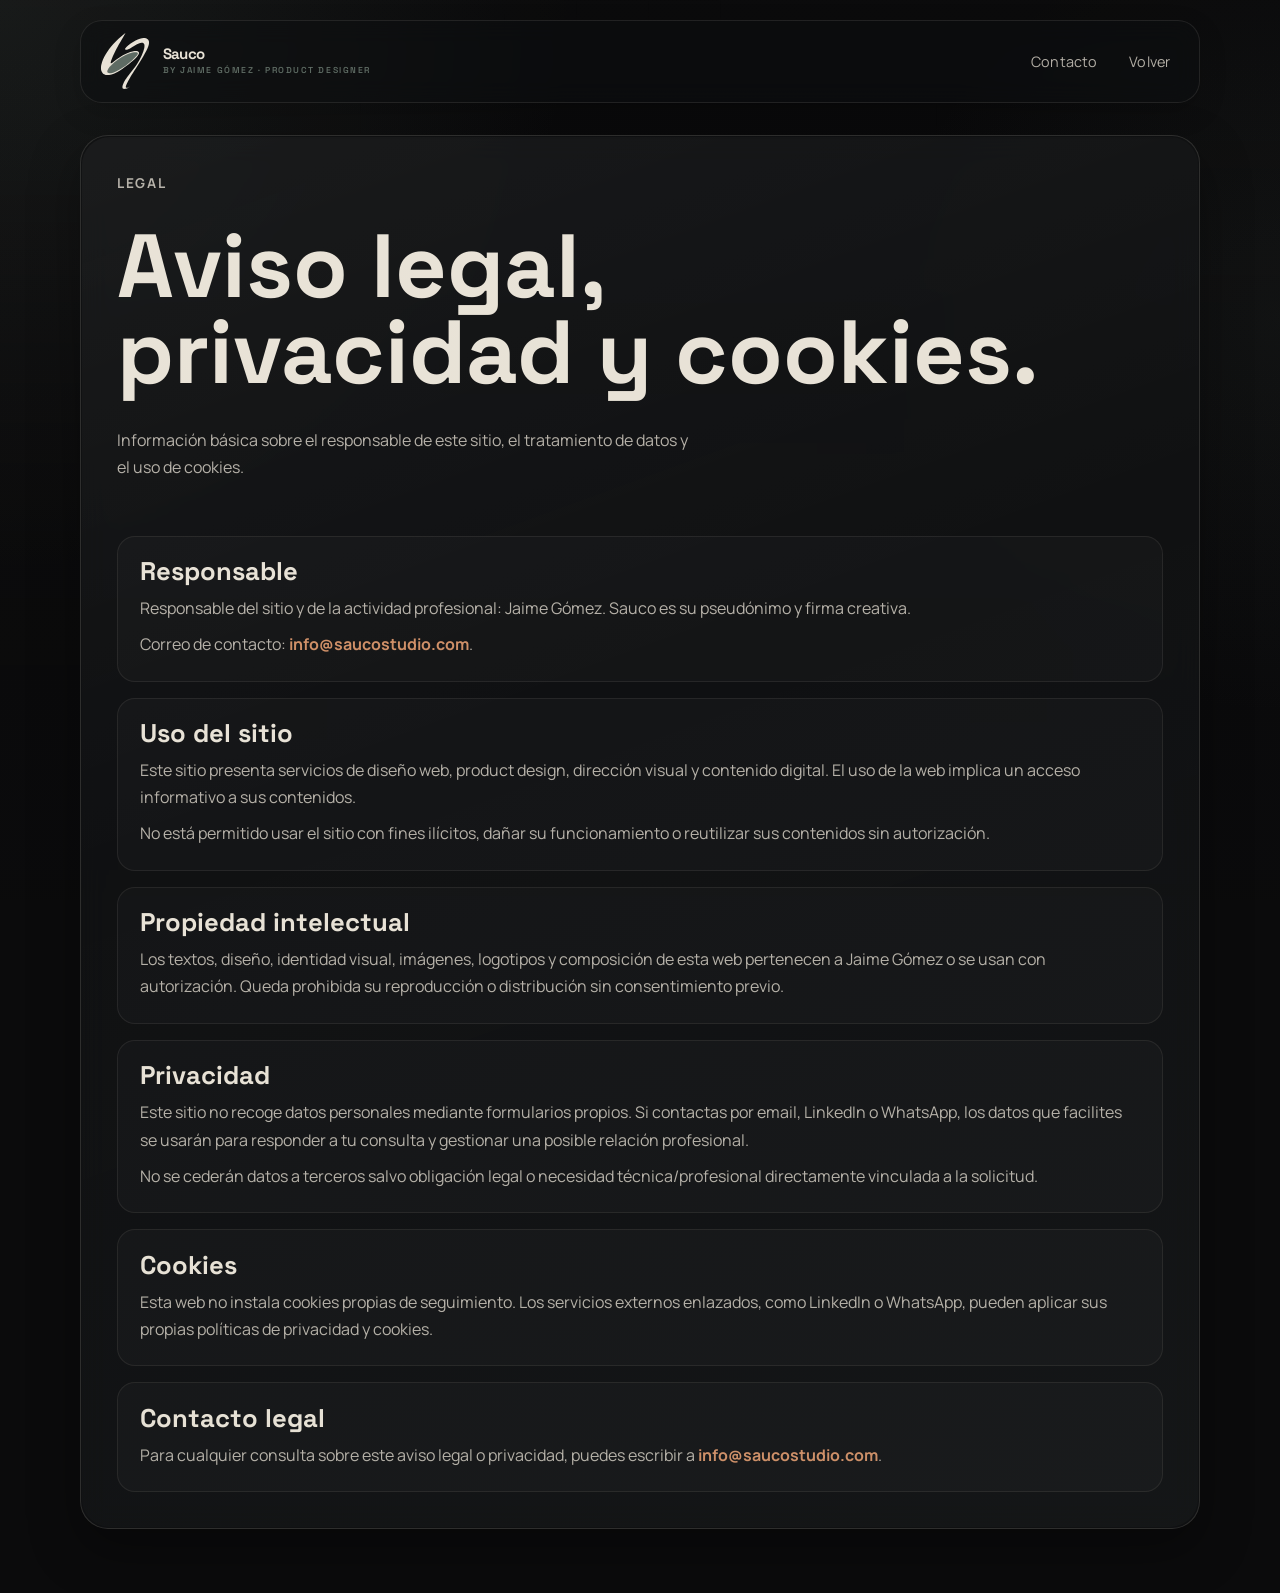
==== commit 508982da: "Cambio a Sauco" ====
--- a/legal/index.html
+++ b/legal/index.html
@@ -4,12 +4,12 @@
 	<meta charset="UTF-8">
 	<meta name="viewport" content="width=device-width, initial-scale=1.0">
 	<meta name="robots" content="index, follow">
-	<meta name="description" content="Aviso legal, privacidad y cookies de Sauco's Studio.">
+	<meta name="description" content="Aviso legal, privacidad y cookies de la web profesional de Jaime Gómez.">
 	<link rel="canonical" href="https://saucostudio.com/legal/">
-	<title>Aviso legal y privacidad | Sauco's Studio</title>
-	<link rel="icon" type="image/svg+xml" href="../media/logos/favicon.svg">
-	<link rel="icon" type="image/png" sizes="32x32" href="../media/logos/favicon-32x32.png">
-	<link rel="icon" type="image/png" sizes="16x16" href="../media/logos/favicon-16x16.png">
+	<title>Aviso legal y privacidad | Sauco</title>
+	<link rel="icon" type="image/png" sizes="96x96" href="../media/logos/favicon-96x96.png">
+	<link rel="icon" type="image/png" sizes="48x48" href="../media/logos/favicon-48x48.png">
+	<link rel="icon" type="image/png" sizes="192x192" href="../media/logos/favicon-192x192.png">
 	<link rel="apple-touch-icon" sizes="180x180" href="../media/logos/apple-touch-icon.png">
 	<link rel="manifest" href="../media/logos/site.webmanifest">
 	<link rel="preconnect" href="https://fonts.googleapis.com">
@@ -24,11 +24,11 @@
 
 	<div class="site-shell">
 		<header class="site-header">
-			<a class="brand" href="../" aria-label="Sauco's Studio, volver al inicio">
+			<a class="brand" href="../" aria-label="Sauco, firma creativa de Jaime Gómez, volver al inicio">
 				<img class="brand-mark" src="../media/logos/saucos-studio-logo.svg" alt="" width="88" height="88">
 				<span class="brand-copy">
-					<span class="brand-title">Sauco's Studio</span>
-					<span class="brand-subtitle">Product design</span>
+					<span class="brand-title">Sauco</span>
+					<span class="brand-subtitle">by Jaime Gómez · Product Designer</span>
 				</span>
 			</a>
 			<nav class="site-nav legal-nav" aria-label="Navegación legal">
@@ -48,7 +48,7 @@
 				<div class="legal-content">
 					<section>
 						<h2>Responsable</h2>
-						<p>Responsable del sitio: Jaime Gómez, bajo la marca Sauco's Studio.</p>
+						<p>Responsable del sitio y de la actividad profesional: Jaime Gómez. Sauco es su pseudónimo y firma creativa.</p>
 						<p>Correo de contacto: <a href="mailto:info@saucostudio.com">info@saucostudio.com</a>.</p>
 					</section>
 
@@ -60,7 +60,7 @@
 
 					<section>
 						<h2>Propiedad intelectual</h2>
-						<p>Los textos, diseño, identidad visual, imágenes, logotipos y composición de esta web pertenecen a Sauco's Studio o se usan con autorización. Queda prohibida su reproducción o distribución sin consentimiento previo.</p>
+						<p>Los textos, diseño, identidad visual, imágenes, logotipos y composición de esta web pertenecen a Jaime Gómez o se usan con autorización. Queda prohibida su reproducción o distribución sin consentimiento previo.</p>
 					</section>
 
 					<section>
--- a/styles.css
+++ b/styles.css
@@ -411,7 +411,7 @@
 }
 
 .hero::before {
-  content: "SAUCO";
+  content: "DIGITAL";
   position: absolute;
   right: -0.06em;
   bottom: -0.14em;
@@ -422,6 +422,74 @@
   color: rgba(232, 226, 214, 0.045);
   line-height: 0.8;
   pointer-events: none;
+}
+
+.positioning-strip {
+  position: relative;
+  display: grid;
+  grid-template-columns: minmax(0, 1.2fr) minmax(360px, 0.9fr);
+  gap: clamp(1.5rem, 4vw, 4rem);
+  align-items: center;
+  margin-top: 1rem;
+  padding: clamp(1.15rem, 3vw, 1.8rem);
+  overflow: hidden;
+  border: 1px solid rgba(232, 226, 214, 0.14);
+  border-radius: 24px;
+  background:
+    linear-gradient(110deg, rgba(94, 107, 99, 0.28), rgba(18, 19, 20, 0.88) 50%, rgba(207, 143, 103, 0.12));
+  box-shadow: var(--shadow);
+}
+
+.positioning-strip::before {
+  content: "";
+  position: absolute;
+  inset: 0 auto 0 0;
+  width: 4px;
+  background: linear-gradient(180deg, var(--accent-cool), var(--accent-warm));
+}
+
+.positioning-intro {
+  max-width: 48ch;
+  margin: 0;
+  color: var(--muted);
+  font-size: clamp(0.95rem, 1.5vw, 1.08rem);
+  line-height: 1.65;
+}
+
+.positioning-intro span {
+  color: var(--text);
+  font-weight: 800;
+}
+
+.positioning-points {
+  display: grid;
+  grid-template-columns: repeat(3, 1fr);
+  gap: 0.55rem;
+}
+
+.positioning-points p {
+  display: grid;
+  gap: 0.55rem;
+  min-height: 92px;
+  margin: 0;
+  padding: 0.85rem;
+  border: 1px solid rgba(232, 226, 214, 0.1);
+  border-radius: 16px;
+  background: rgba(11, 11, 12, 0.34);
+}
+
+.positioning-points strong {
+  color: var(--accent-warm);
+  font-family: "Space Grotesk", sans-serif;
+  font-size: 0.7rem;
+  letter-spacing: 0.16em;
+}
+
+.positioning-points span {
+  align-self: end;
+  font-size: 0.78rem;
+  font-weight: 700;
+  line-height: 1.3;
 }
 
 .hero::after {
@@ -2365,9 +2433,14 @@
   .split-section,
   .contact-section,
   .creators-section,
+  .positioning-strip,
   .project-grid,
   .package-grid {
     grid-template-columns: 1fr;
+  }
+
+  .positioning-strip {
+    gap: 1.2rem;
   }
 
   .hero {
@@ -2462,6 +2535,25 @@
   .brand-subtitle {
     font-size: 0.43rem;
     letter-spacing: 0.12em;
+  }
+
+  .positioning-strip {
+    padding: 1.1rem;
+    border-radius: 20px;
+  }
+
+  .positioning-points {
+    grid-template-columns: 1fr;
+  }
+
+  .positioning-points p {
+    grid-template-columns: auto 1fr;
+    align-items: center;
+    min-height: 0;
+  }
+
+  .positioning-points span {
+    align-self: center;
   }
 
   .menu-toggle {
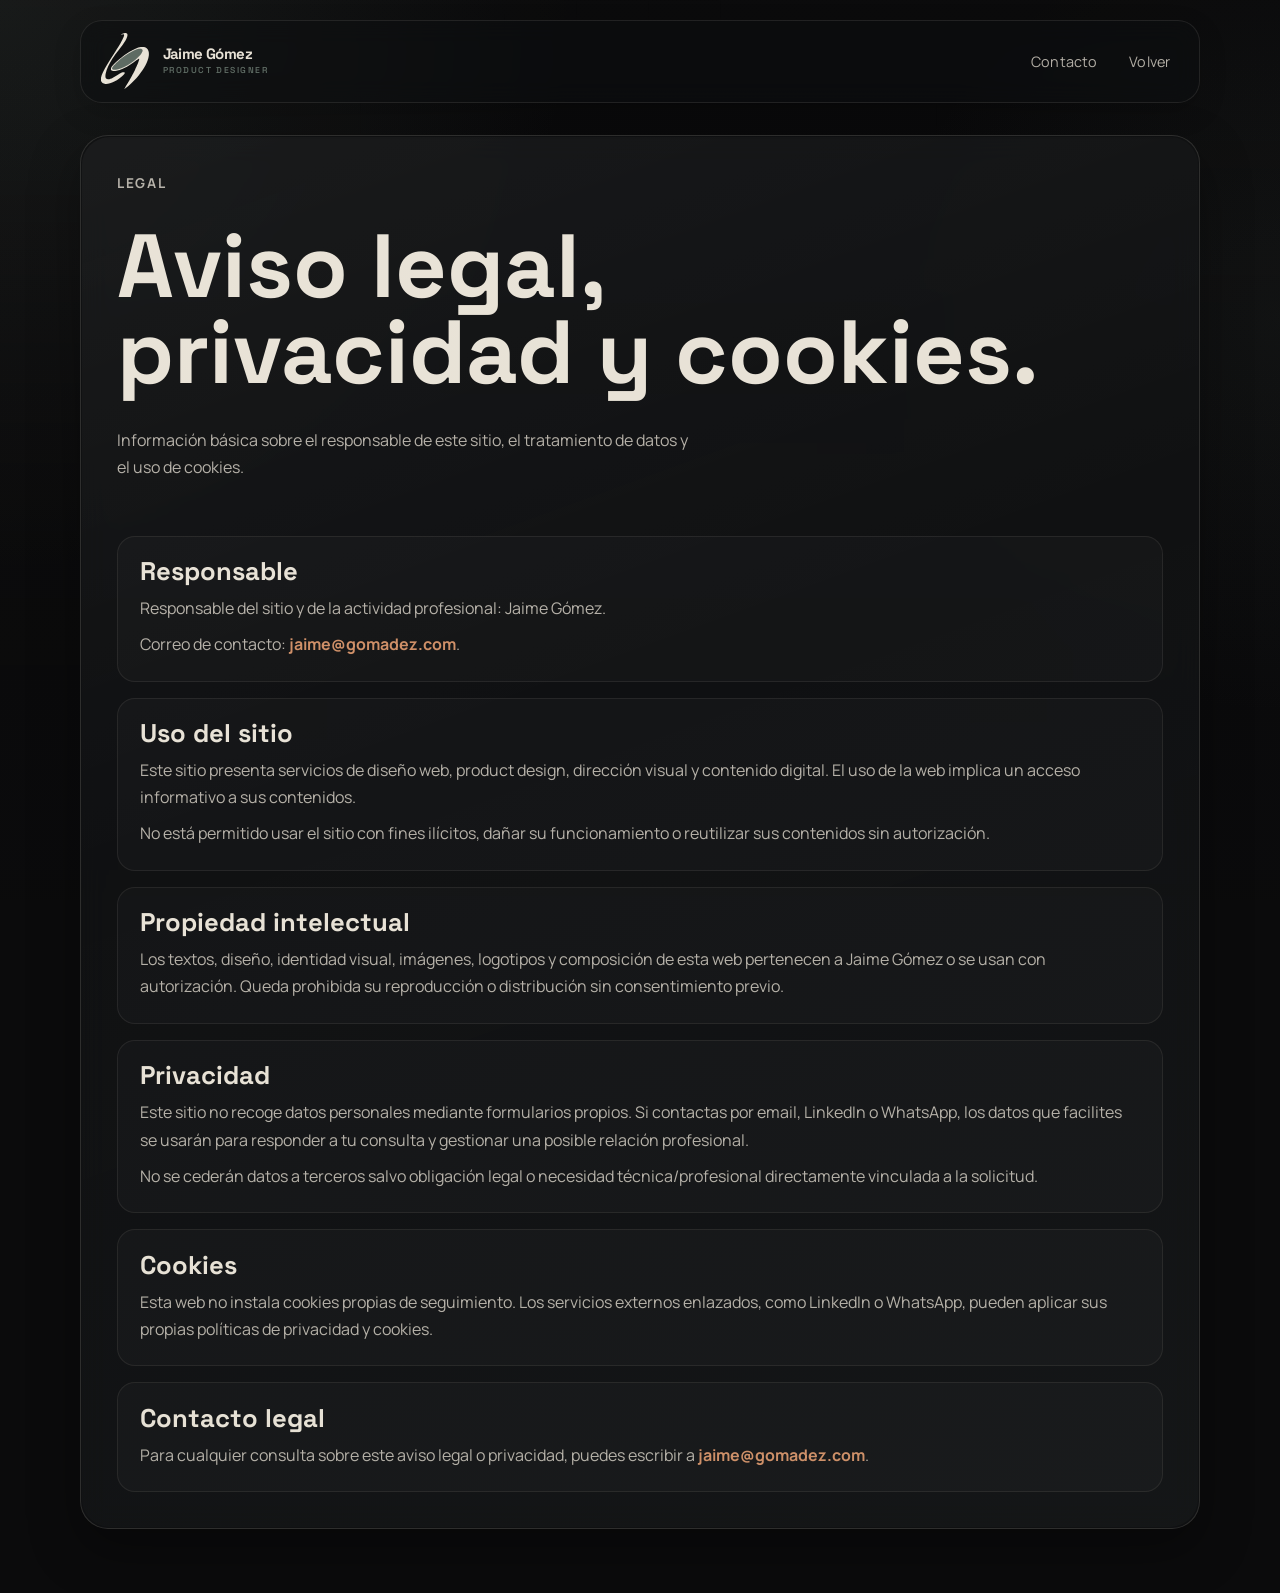
==== commit 7ebb5b9d: "gomadez" ====
--- a/legal/index.html
+++ b/legal/index.html
@@ -5,8 +5,11 @@
 	<meta name="viewport" content="width=device-width, initial-scale=1.0">
 	<meta name="robots" content="index, follow">
 	<meta name="description" content="Aviso legal, privacidad y cookies de la web profesional de Jaime Gómez.">
-	<link rel="canonical" href="https://saucostudio.com/legal/">
-	<title>Aviso legal y privacidad | Sauco</title>
+	<link rel="canonical" href="https://gomadez.com/legal/">
+	<title>Aviso legal y privacidad | Jaime Gómez</title>
+	<link rel="icon" type="image/svg+xml" href="../media/logos/favicon.svg">
+	<link rel="icon" type="image/png" sizes="16x16" href="../media/logos/favicon-16x16.png">
+	<link rel="icon" type="image/png" sizes="32x32" href="../media/logos/favicon-32x32.png">
 	<link rel="icon" type="image/png" sizes="96x96" href="../media/logos/favicon-96x96.png">
 	<link rel="icon" type="image/png" sizes="48x48" href="../media/logos/favicon-48x48.png">
 	<link rel="icon" type="image/png" sizes="192x192" href="../media/logos/favicon-192x192.png">
@@ -24,11 +27,11 @@
 
 	<div class="site-shell">
 		<header class="site-header">
-			<a class="brand" href="../" aria-label="Sauco, firma creativa de Jaime Gómez, volver al inicio">
-				<img class="brand-mark" src="../media/logos/saucos-studio-logo.svg" alt="" width="88" height="88">
+			<a class="brand" href="../" aria-label="Jaime Gómez, Product Designer, volver al inicio">
+				<img class="brand-mark" src="../media/logos/jaime-gomez-logo.svg" alt="" width="88" height="88">
 				<span class="brand-copy">
-					<span class="brand-title">Sauco</span>
-					<span class="brand-subtitle">by Jaime Gómez · Product Designer</span>
+					<span class="brand-title">Jaime Gómez</span>
+					<span class="brand-subtitle">Product Designer</span>
 				</span>
 			</a>
 			<nav class="site-nav legal-nav" aria-label="Navegación legal">
@@ -48,8 +51,8 @@
 				<div class="legal-content">
 					<section>
 						<h2>Responsable</h2>
-						<p>Responsable del sitio y de la actividad profesional: Jaime Gómez. Sauco es su pseudónimo y firma creativa.</p>
-						<p>Correo de contacto: <a href="mailto:info@saucostudio.com">info@saucostudio.com</a>.</p>
+						<p>Responsable del sitio y de la actividad profesional: Jaime Gómez.</p>
+						<p>Correo de contacto: <a href="mailto:jaime@gomadez.com">jaime@gomadez.com</a>.</p>
 					</section>
 
 					<section>
@@ -76,7 +79,7 @@
 
 					<section>
 						<h2>Contacto legal</h2>
-						<p>Para cualquier consulta sobre este aviso legal o privacidad, puedes escribir a <a href="mailto:info@saucostudio.com">info@saucostudio.com</a>.</p>
+						<p>Para cualquier consulta sobre este aviso legal o privacidad, puedes escribir a <a href="mailto:jaime@gomadez.com">jaime@gomadez.com</a>.</p>
 					</section>
 				</div>
 			</section>
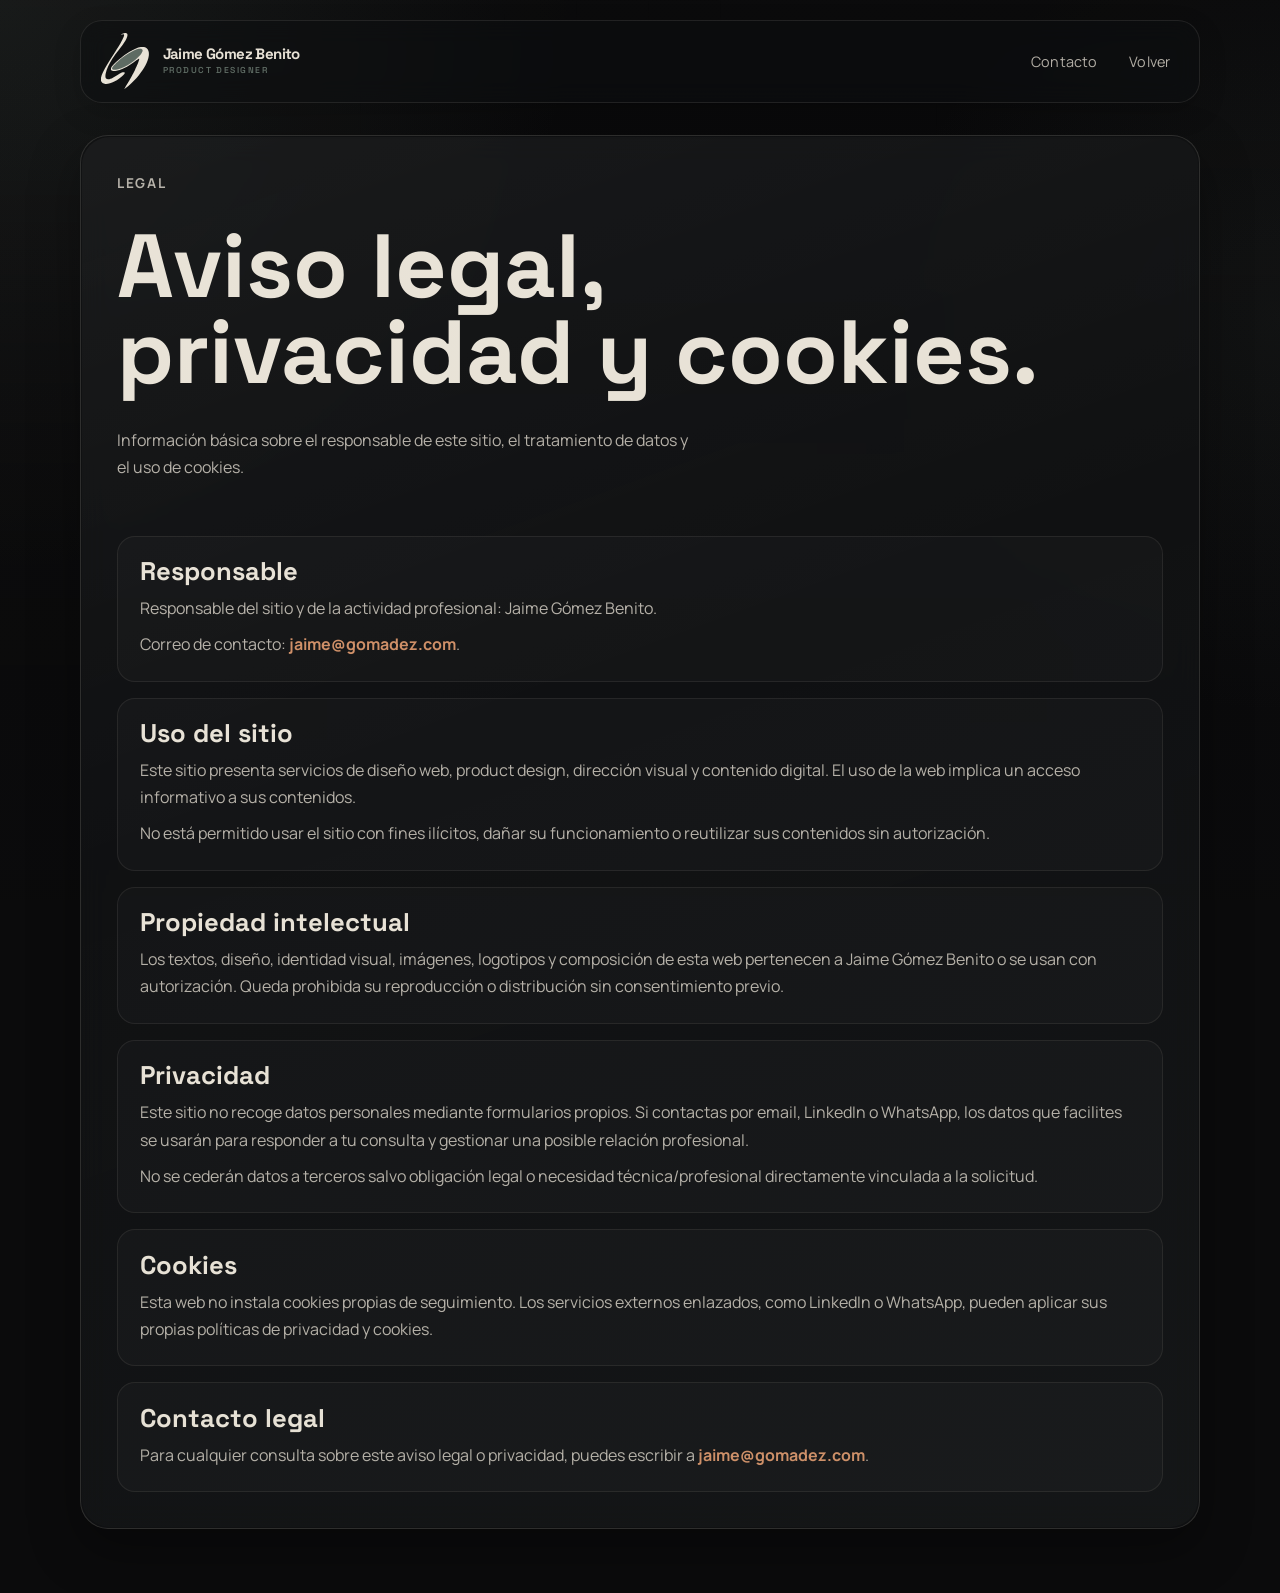
==== commit a6f39371: "logos redes" ====
--- a/legal/index.html
+++ b/legal/index.html
@@ -4,9 +4,9 @@
 	<meta charset="UTF-8">
 	<meta name="viewport" content="width=device-width, initial-scale=1.0">
 	<meta name="robots" content="index, follow">
-	<meta name="description" content="Aviso legal, privacidad y cookies de la web profesional de Jaime Gómez.">
+	<meta name="description" content="Aviso legal, privacidad y cookies de la web profesional de Jaime Gómez Benito.">
 	<link rel="canonical" href="https://gomadez.com/legal/">
-	<title>Aviso legal y privacidad | Jaime Gómez</title>
+	<title>Aviso legal y privacidad | Jaime Gómez Benito</title>
 	<link rel="icon" type="image/svg+xml" href="../media/logos/favicon.svg">
 	<link rel="icon" type="image/png" sizes="16x16" href="../media/logos/favicon-16x16.png">
 	<link rel="icon" type="image/png" sizes="32x32" href="../media/logos/favicon-32x32.png">
@@ -27,10 +27,10 @@
 
 	<div class="site-shell">
 		<header class="site-header">
-			<a class="brand" href="../" aria-label="Jaime Gómez, Product Designer, volver al inicio">
+			<a class="brand" href="../" aria-label="Jaime Gómez Benito, Product Designer, volver al inicio">
 				<img class="brand-mark" src="../media/logos/jaime-gomez-logo.svg" alt="" width="88" height="88">
 				<span class="brand-copy">
-					<span class="brand-title">Jaime Gómez</span>
+					<span class="brand-title">Jaime Gómez Benito</span>
 					<span class="brand-subtitle">Product Designer</span>
 				</span>
 			</a>
@@ -51,7 +51,7 @@
 				<div class="legal-content">
 					<section>
 						<h2>Responsable</h2>
-						<p>Responsable del sitio y de la actividad profesional: Jaime Gómez.</p>
+						<p>Responsable del sitio y de la actividad profesional: Jaime Gómez Benito.</p>
 						<p>Correo de contacto: <a href="mailto:jaime@gomadez.com">jaime@gomadez.com</a>.</p>
 					</section>
 
@@ -63,7 +63,7 @@
 
 					<section>
 						<h2>Propiedad intelectual</h2>
-						<p>Los textos, diseño, identidad visual, imágenes, logotipos y composición de esta web pertenecen a Jaime Gómez o se usan con autorización. Queda prohibida su reproducción o distribución sin consentimiento previo.</p>
+						<p>Los textos, diseño, identidad visual, imágenes, logotipos y composición de esta web pertenecen a Jaime Gómez Benito o se usan con autorización. Queda prohibida su reproducción o distribución sin consentimiento previo.</p>
 					</section>
 
 					<section>
